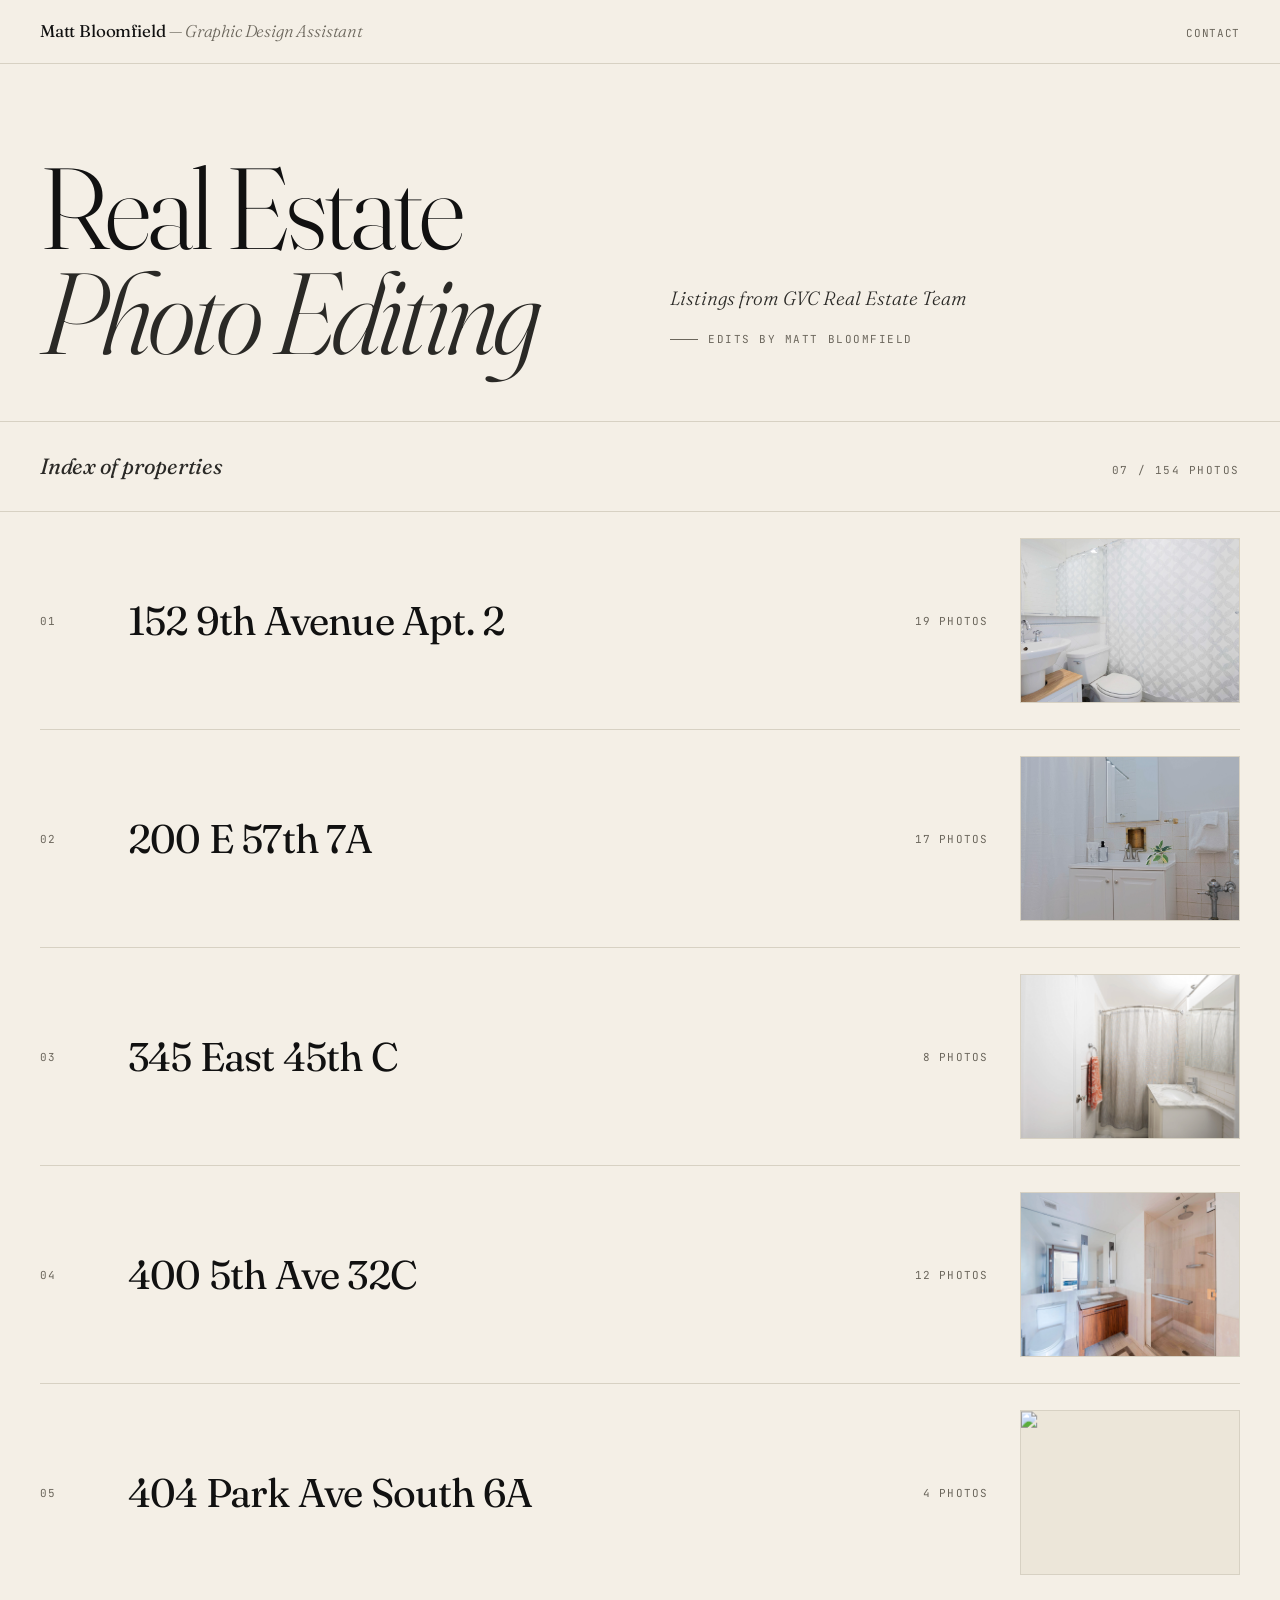
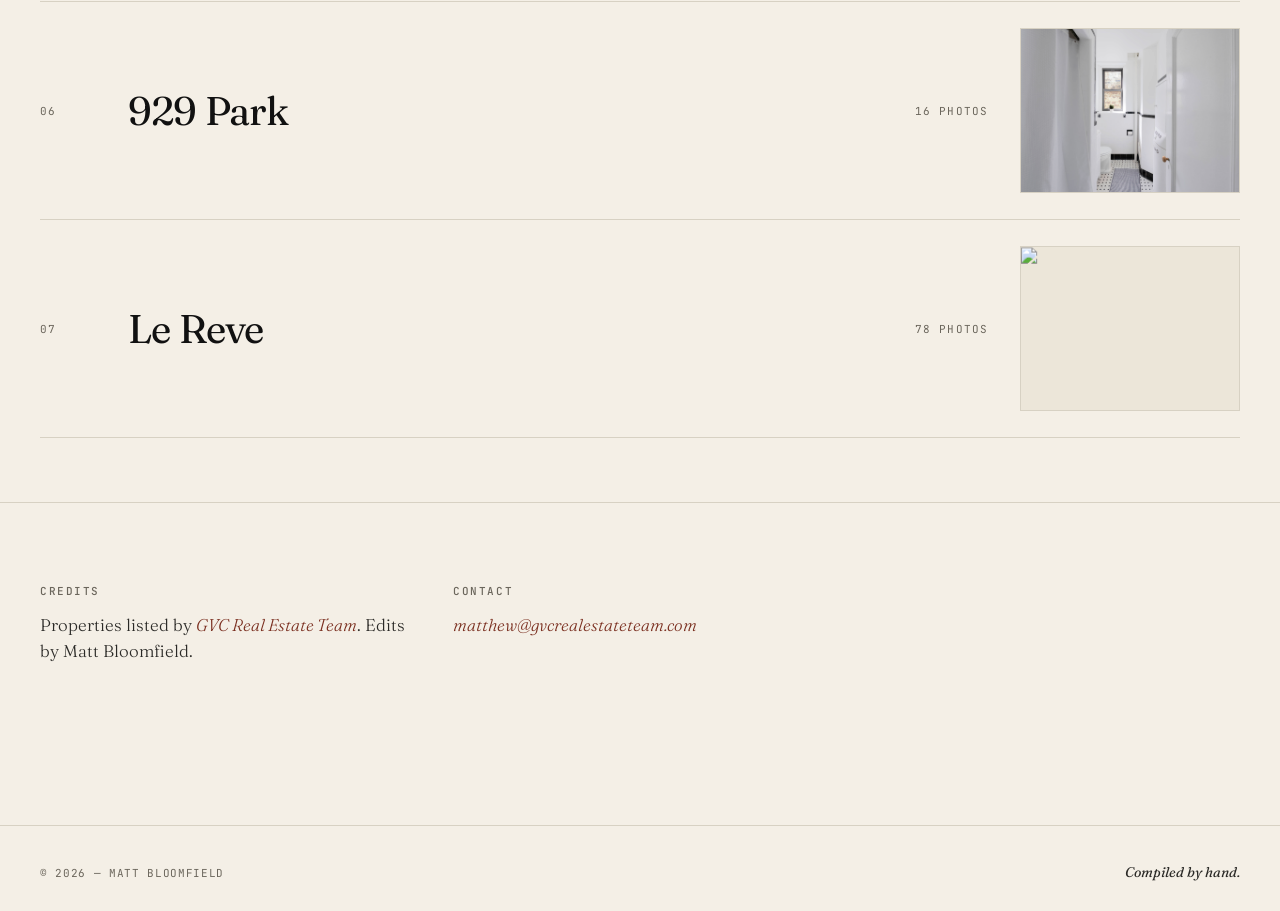
==== index.html @ fa6341f8 "Update contact to GVC email, link GVC mentions, trim copy Co-Authored-By: Claude Opus 4.7 <noreply@a" ====
<!DOCTYPE html>
<html lang="en">
<head>
<meta charset="UTF-8"/>
<meta name="viewport" content="width=device-width, initial-scale=1.0, viewport-fit=cover"/>
<title>Real Estate Photo Editing — Matt Bloomfield</title>
<meta name="description" content="Matt Bloomfield — Graphic Design Assistant. A collection of edited real estate photography."/>
<link rel="preconnect" href="https://fonts.googleapis.com"/>
<link rel="preconnect" href="https://fonts.gstatic.com" crossorigin/>
<link href="https://fonts.googleapis.com/css2?family=Fraunces:ital,opsz,wght@0,9..144,300;0,9..144,400;0,9..144,500;1,9..144,300;1,9..144,400&family=Inter:wght@300;400;500;600&family=JetBrains+Mono:wght@400&display=swap" rel="stylesheet"/>
<style>
*,*::before,*::after{box-sizing:border-box;margin:0;padding:0}
:root{
  --paper:#f4efe6;
  --paper-2:#ece6d9;
  --ink:#111111;
  --ink-2:#2a2926;
  --muted:#6b665c;
  --rule:#d7d1c3;
  --accent:#7a2e1f;
  --serif:'Fraunces',Georgia,serif;
  --sans:'Inter',system-ui,sans-serif;
  --mono:'JetBrains Mono',ui-monospace,monospace;
  --ease:cubic-bezier(0.2,0.8,0.2,1);
}
html{scroll-behavior:smooth;-webkit-text-size-adjust:100%}
body{
  font-family:var(--sans);
  background:var(--paper);
  color:var(--ink);
  line-height:1.5;
  -webkit-font-smoothing:antialiased;
  text-rendering:optimizeLegibility;
  overflow-x:hidden;
}
a{color:inherit;text-decoration:none}
img{display:block;max-width:100%}

.masthead{
  position:sticky;top:0;z-index:50;
  display:flex;align-items:baseline;justify-content:space-between;gap:12px;
  padding:18px 40px;
  background:var(--paper);
  border-bottom:1px solid var(--rule);
}
.mast-left{font-family:var(--serif);font-size:17px;font-weight:400;letter-spacing:-0.01em}
.mast-left em{font-style:italic;font-weight:300;color:var(--muted)}
.mast-right{font-family:var(--mono);font-size:11px;color:var(--muted);letter-spacing:0.06em;text-transform:uppercase;display:flex;align-items:baseline;gap:18px;flex-shrink:0}
.mast-right a{border-bottom:1px solid transparent;padding-bottom:2px;transition:border-color .2s}
.mast-right a:hover{border-color:var(--ink)}

footer.site-foot{
  margin-top:120px;padding:36px 40px 28px;
  border-top:1px solid var(--rule);
  display:flex;align-items:baseline;justify-content:space-between;flex-wrap:wrap;gap:12px;
  font-family:var(--mono);font-size:11px;color:var(--muted);
  letter-spacing:0.06em;text-transform:uppercase;
}
footer.site-foot .sig{font-family:var(--serif);font-style:italic;text-transform:none;letter-spacing:0;font-size:14px;color:var(--ink-2)}

@media (max-width:640px){
  .masthead{padding:12px 16px;gap:8px}
  .mast-left{font-size:13px;min-width:0;overflow:hidden;text-overflow:ellipsis;white-space:nowrap}
  .mast-left em{display:none}
  .mast-right{font-size:10px;gap:12px}
  .mast-right .portfolio-tag{display:none}
  footer.site-foot{padding:24px 16px 18px;margin-top:56px;font-size:10px;gap:8px}
  footer.site-foot .sig{font-size:12px}
}

@media (hover:none){
  .mast-right a:hover{border-color:transparent}
}

.hero{
  padding:90px 40px 56px;
  border-bottom:1px solid var(--rule);
  display:grid;grid-template-columns:1fr 1fr;gap:60px;align-items:end;
}
.hero h1{
  font-family:var(--serif);
  font-weight:300;
  font-size:clamp(56px,9vw,132px);
  line-height:0.92;
  letter-spacing:-0.035em;
  color:var(--ink);
}
.hero h1 em{font-style:italic;font-weight:300;color:var(--ink-2)}
.hero-meta{display:flex;flex-direction:column;gap:18px;padding-bottom:18px}
.hero-meta .lede{
  font-family:var(--serif);font-style:italic;font-weight:300;
  font-size:clamp(18px,1.5vw,22px);line-height:1.45;color:var(--ink-2);max-width:52ch;
}
.hero-meta .tag{
  display:inline-flex;align-items:center;gap:10px;
  font-family:var(--mono);font-size:11px;color:var(--muted);
  letter-spacing:0.14em;text-transform:uppercase;
}
.hero-meta .tag::before{content:"";width:28px;height:1px;background:var(--muted)}

.index-band{
  padding:28px 40px;
  display:flex;align-items:baseline;justify-content:space-between;gap:24px;
  border-bottom:1px solid var(--rule);
}
.index-band h2{font-family:var(--serif);font-weight:400;font-style:italic;font-size:22px;letter-spacing:-0.01em;color:var(--ink-2)}
.index-band .count{font-family:var(--mono);font-size:11px;color:var(--muted);letter-spacing:0.14em;text-transform:uppercase}

.props{padding:0 40px}
.prop-row{
  display:grid;
  grid-template-columns:56px 1fr auto 220px;
  gap:32px;align-items:center;
  padding:26px 0;
  border-bottom:1px solid var(--rule);
  transition:background-color .35s var(--ease);
  position:relative;cursor:pointer;
}
.prop-row:hover{background:rgba(122,46,31,0.04)}
.prop-row .num{font-family:var(--mono);font-size:11px;color:var(--muted);letter-spacing:0.08em}
.prop-row .name{
  font-family:var(--serif);font-weight:400;
  font-size:clamp(26px,3.2vw,40px);line-height:1.05;
  letter-spacing:-0.02em;color:var(--ink);transition:color .25s;
}
.prop-row:hover .name{color:var(--accent)}
.prop-row .meta{font-family:var(--mono);font-size:11px;color:var(--muted);letter-spacing:0.1em;text-transform:uppercase;white-space:nowrap}
.prop-row .thumb{width:220px;aspect-ratio:4/3;overflow:hidden;background:var(--paper-2);border:1px solid var(--rule);position:relative}
.prop-row .thumb img{
  width:100%;height:100%;object-fit:cover;transform:scale(1.02);
  transition:transform .8s var(--ease),filter .4s;
  filter:saturate(0.95) contrast(1.02);
}
.prop-row:hover .thumb img{transform:scale(1.08)}
.prop-row .arrow{
  position:absolute;right:-6px;top:50%;transform:translateY(-50%);
  font-family:var(--serif);font-size:28px;font-style:italic;color:var(--muted);
  opacity:0;transition:opacity .3s,transform .35s var(--ease);pointer-events:none;
}
.prop-row:hover .arrow{opacity:1;transform:translateY(-50%) translateX(10px);color:var(--accent)}

.colophon{
  display:grid;grid-template-columns:repeat(3,1fr);gap:40px;
  padding:80px 40px 40px;border-top:1px solid var(--rule);margin-top:64px;
}
.col-block h4{
  font-family:var(--mono);font-size:11px;color:var(--muted);
  letter-spacing:0.14em;text-transform:uppercase;margin-bottom:12px;font-weight:500;
}
.col-block p{
  font-family:var(--serif);font-weight:300;font-size:17px;line-height:1.55;color:var(--ink-2);max-width:36ch;
}
.col-block p em{font-style:italic;color:var(--accent)}

@media (max-width:900px){
  .hero{grid-template-columns:1fr;gap:32px;padding:56px 24px 40px}
  .prop-row{grid-template-columns:40px 1fr auto;gap:16px;padding:20px 0}
  .prop-row .thumb{display:none}
  .colophon{grid-template-columns:1fr;gap:28px;padding:56px 24px 24px}
  .index-band{padding:20px 24px}
  .props{padding:0 24px}
}

@media (max-width:640px){
  .hero{padding:40px 16px 32px;gap:24px}
  .hero h1{font-size:clamp(44px,13vw,80px);line-height:0.94}
  .hero-meta{gap:14px;padding-bottom:0}
  .hero-meta .lede{font-size:16px;line-height:1.5}
  .hero-meta .tag{font-size:10px}

  .index-band{padding:18px 16px;gap:12px}
  .index-band h2{font-size:18px}
  .index-band .count{font-size:10px}

  .props{padding:0 16px}
  .prop-row{
    display:block;
    padding:0;margin-bottom:20px;
    border-bottom:0;
    background:var(--paper-2);
    border:1px solid var(--rule);
    border-radius:4px;
    overflow:hidden;
    transition:transform .25s var(--ease),border-color .25s;
  }
  .prop-row:hover{background:var(--paper-2)}
  .prop-row:active{transform:scale(0.985);border-color:var(--ink)}
  .prop-row .thumb{
    display:block !important;
    width:100%;
    aspect-ratio:3/2;
    border:0;
    border-bottom:1px solid var(--rule);
  }
  .prop-row .thumb img{transform:none}
  .prop-row .num{
    display:inline-block;
    padding:14px 14px 0;
    font-size:10px;
  }
  .prop-row .name{
    display:block;
    padding:4px 14px 2px;
    font-size:26px;
    line-height:1.1;
  }
  .prop-row .meta{
    display:block;
    padding:0 14px 14px;
    font-size:10px;
  }
  .prop-row .arrow{display:none}

  .colophon{padding:48px 16px 24px;gap:24px;margin-top:40px}
  .col-block h4{font-size:10px;margin-bottom:8px}
  .col-block p{font-size:15px;line-height:1.5}
}

</style>
</head>
<body>
<script>window.__PROPS__ = [{"slug": "152-9th-avenue-apt-2", "name": "152 9th Avenue Apt. 2", "cover": "./152%209th%20Avenue%20Apt.%202/Edited/Bathroom-Edit.jpg", "count": 19}, {"slug": "200-e-57th-7a", "name": "200 E 57th 7A", "cover": "./200%20E%2057th%207A/Edited/bathroom%20.jpg", "count": 17}, {"slug": "345-east-45th-c", "name": "345 East 45th C", "cover": "./345%20East%2045th%20C/Edited/Bathroom.jpg", "count": 8}, {"slug": "400-5th-ave-32c", "name": "400 5th Ave 32C", "cover": "./400%205th%20Ave%2032C/Edited/Bathroom-Edit.jpg", "count": 12}, {"slug": "404-park-ave-south-6a", "name": "404 Park Ave South 6A", "cover": "./404%20Park%20Ave%20South%206A/Edited/Photo-18.jpg", "count": 4}, {"slug": "929-park", "name": "929 Park", "cover": "./929%20Park/Edited/Bathroom%201_.jpg", "count": 16}, {"slug": "le-reve", "name": "Le Reve", "cover": "./Le%20Reve/Edited/Photo-1.jpg", "count": 78}];</script>
<header class="masthead">
  <div class="mast-left">Matt Bloomfield <em>— Graphic Design Assistant</em></div>
  <div class="mast-right">
    <a href="mailto:matthew@gvcrealestateteam.com">Contact</a>
  </div>
</header>

<section class="hero">
  <h1>Real&nbsp;Estate<br/><em>Photo&nbsp;Editing</em></h1>
  <div class="hero-meta">
    <p class="lede">Listings from <em><a href="https://gvcrealestateteam.com/" target="_blank" rel="noopener">GVC Real Estate Team</a></em></p>
    <span class="tag">Edits by Matt Bloomfield</span>
  </div>
</section>

<section class="index-band">
  <h2>Index of properties</h2>
  <span class="count" id="prop-count">—</span>
</section>

<div class="props" id="props"></div>

<section class="colophon">
  <div class="col-block">
    <h4>Credits</h4>
    <p>Properties listed by <em><a href="https://gvcrealestateteam.com/" target="_blank" rel="noopener">GVC Real Estate Team</a></em>. Edits by Matt Bloomfield.</p>
  </div>
  <div class="col-block">
    <h4>Contact</h4>
    <p><em>matthew@gvcrealestateteam.com</em></p>
  </div>
</section>

<footer class="site-foot">
  <span>© <span id="year"></span> — Matt Bloomfield</span>
  <span class="sig">Compiled by hand.</span>
</footer>

<script>
const PROPS = window.__PROPS__ || [];
document.getElementById("year").textContent = new Date().getFullYear();
document.getElementById("prop-count").textContent =
  String(PROPS.length).padStart(2,"0") + " / " +
  PROPS.reduce((s,p)=>s+p.count,0) + " photos";

const wrap = document.getElementById("props");
wrap.innerHTML = PROPS.map((p,i) => `
  <a class="prop-row" href="./${p.slug}/">
    <span class="num">${String(i+1).padStart(2,"0")}</span>
    <span class="name">${p.name}</span>
    <span class="meta">${p.count} photo${p.count===1?"":"s"}</span>
    <span class="thumb">${p.cover ? `<img src="${p.cover}" alt="" loading="lazy"/>` : ""}</span>
    <span class="arrow">→</span>
  </a>
`).join("");
</script>

</body>
</html>
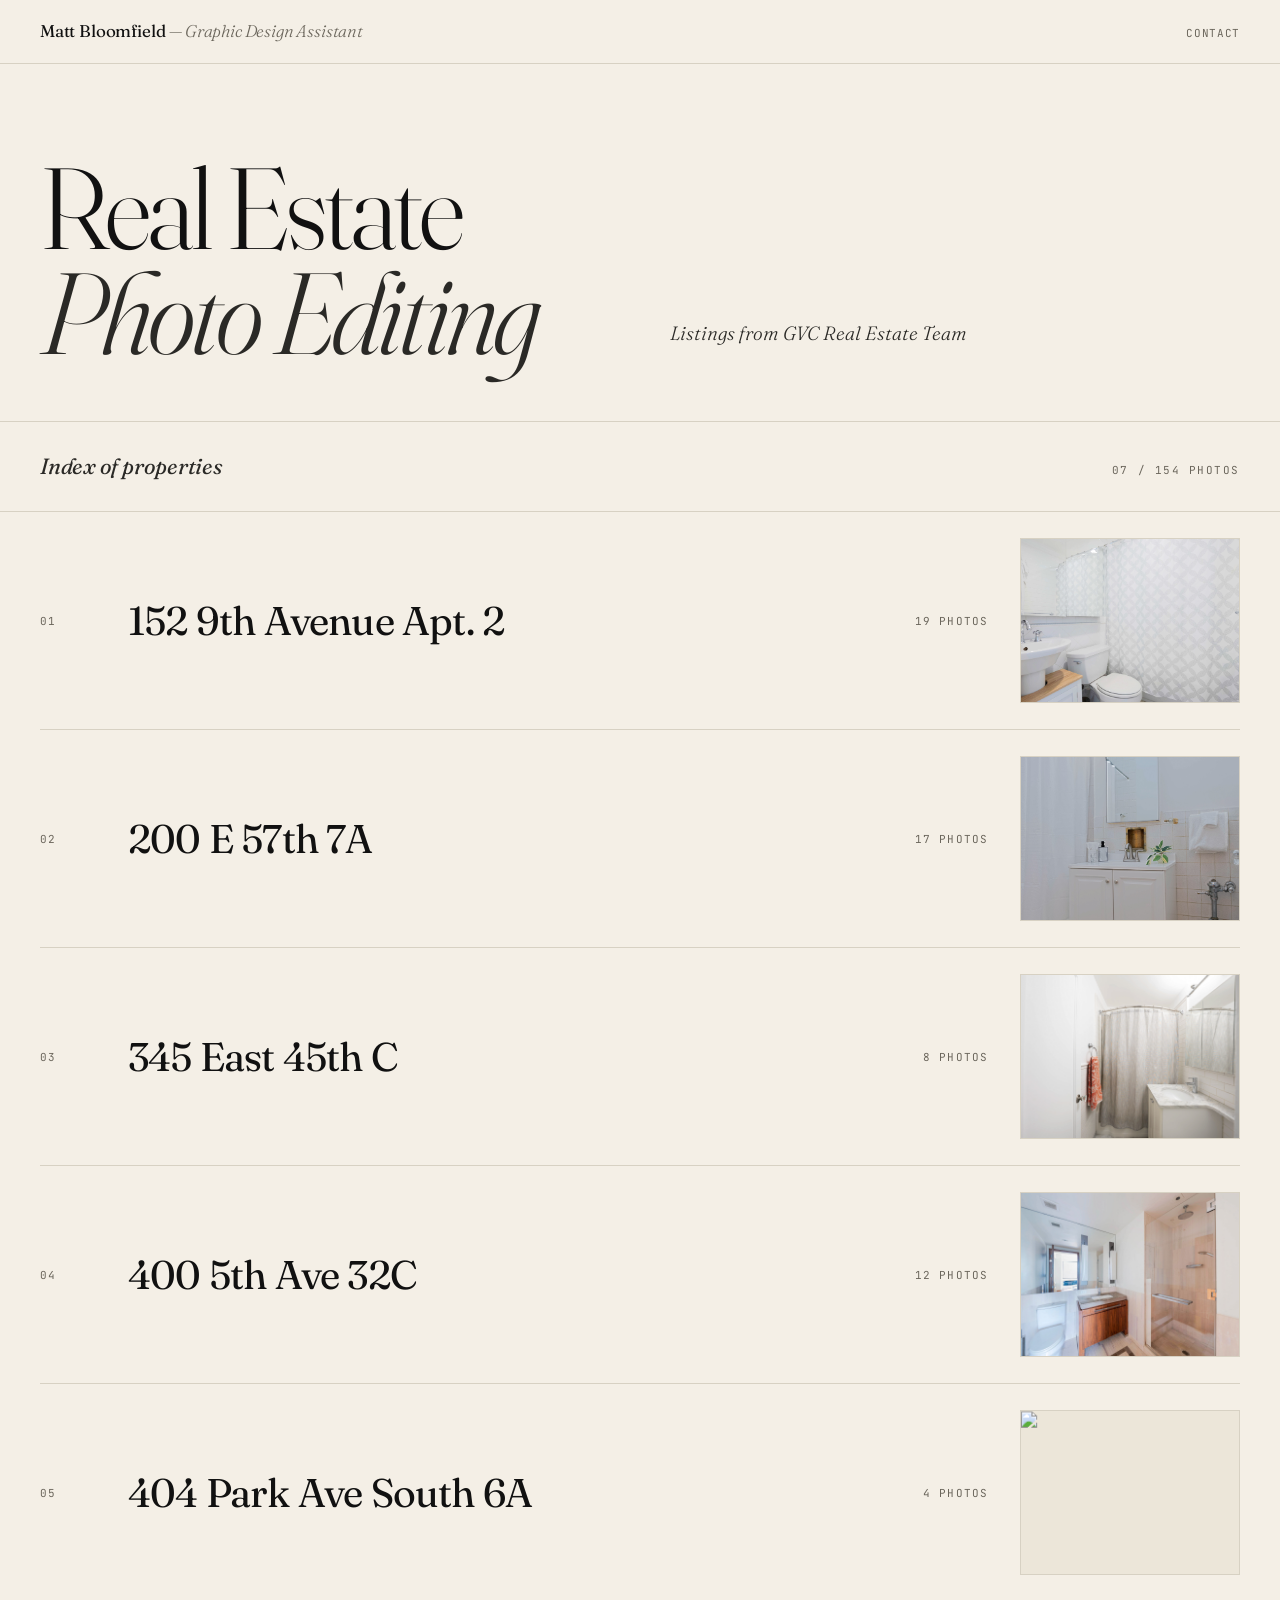
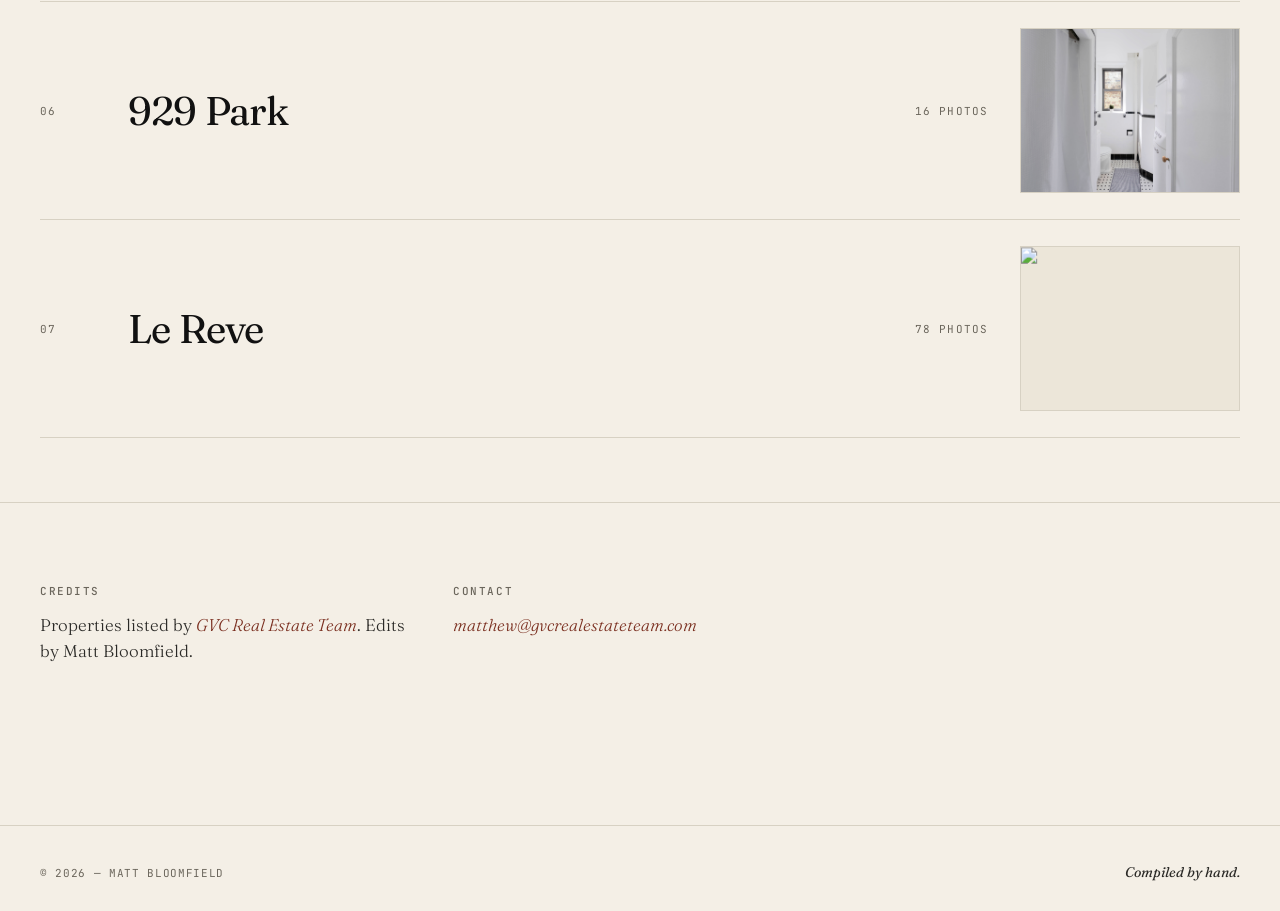
==== commit bd9a7740: "Remove "Edits by Matt Bloomfield" tag from home hero Co-Authored-By: Claude Opus 4.7 <noreply@anthro" ====
--- a/index.html
+++ b/index.html
@@ -231,7 +231,6 @@
   <h1>Real&nbsp;Estate<br/><em>Photo&nbsp;Editing</em></h1>
   <div class="hero-meta">
     <p class="lede">Listings from <em><a href="https://gvcrealestateteam.com/" target="_blank" rel="noopener">GVC Real Estate Team</a></em></p>
-    <span class="tag">Edits by Matt Bloomfield</span>
   </div>
 </section>
 
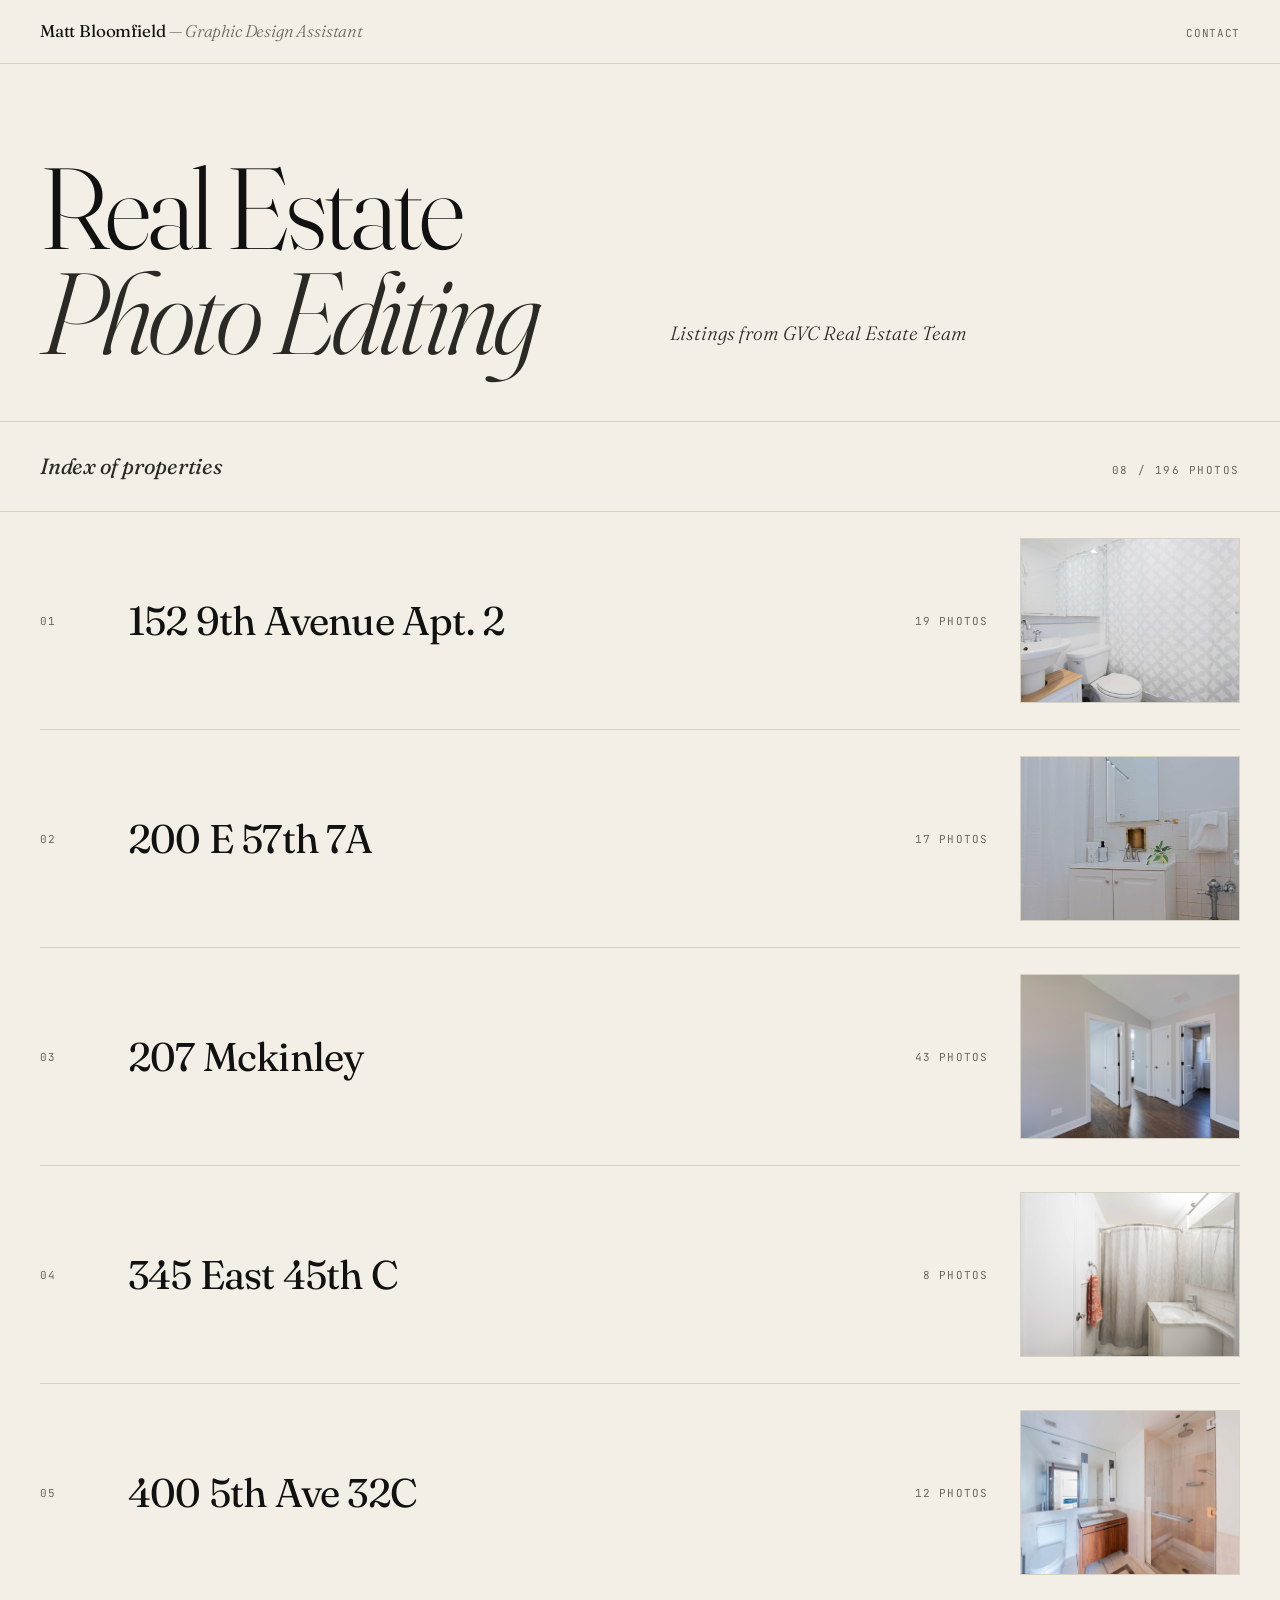
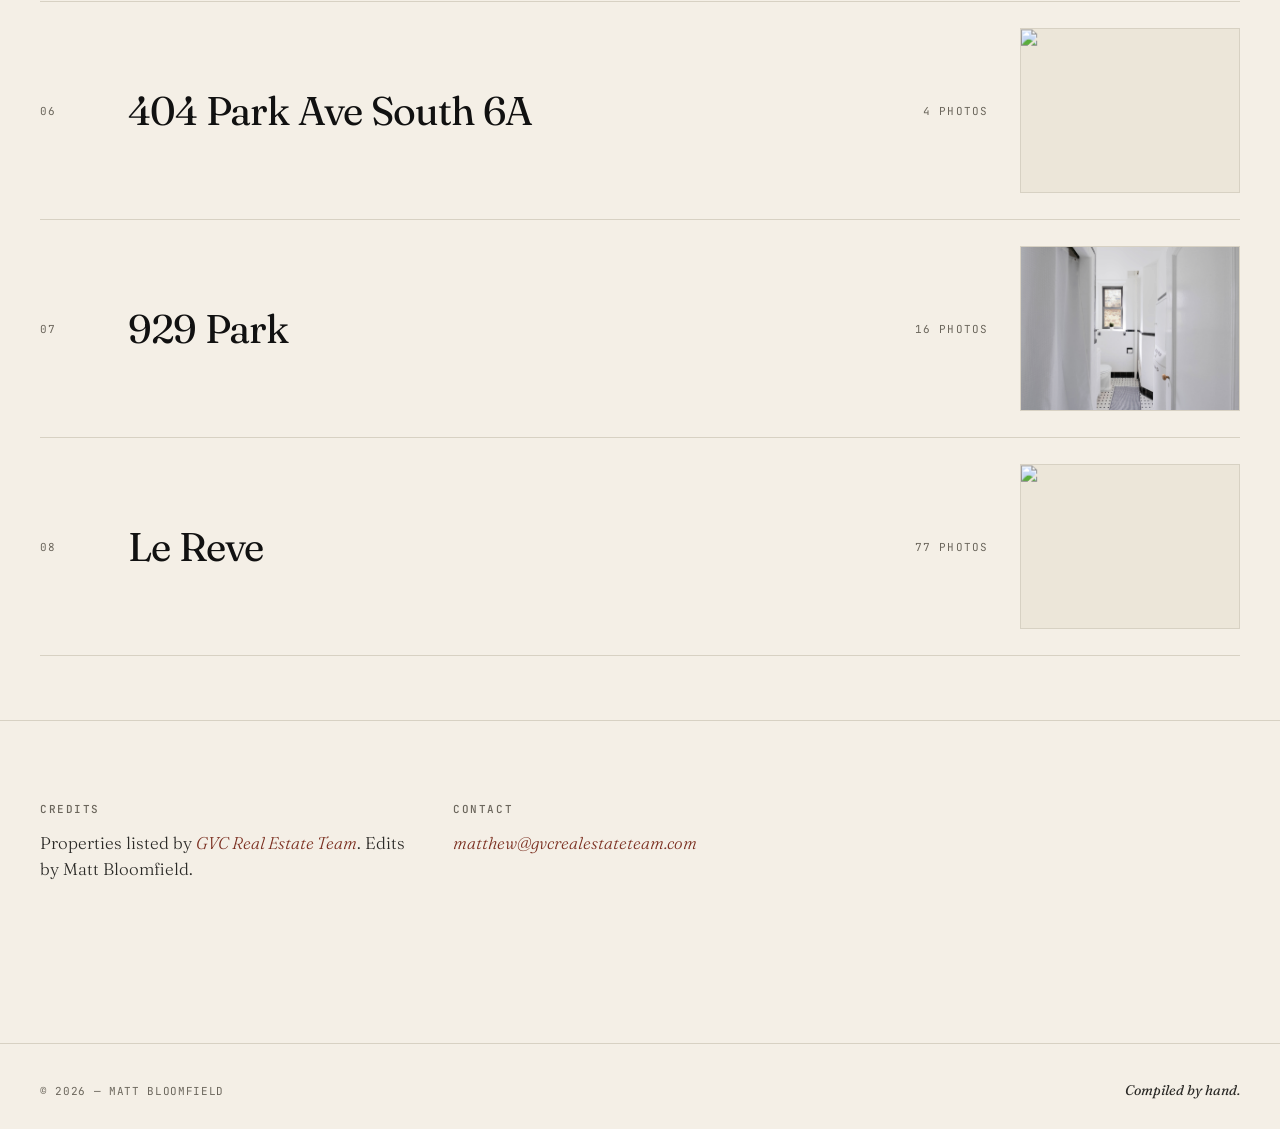
==== commit 3028f717: "Update" ====
--- a/index.html
+++ b/index.html
@@ -3,7 +3,7 @@
 <head>
 <meta charset="UTF-8"/>
 <meta name="viewport" content="width=device-width, initial-scale=1.0, viewport-fit=cover"/>
-<title>Real Estate Photo Editing — Matt Bloomfield</title>
+<title>Real Estate Photo Editing — Portfolio, Matt Bloomfield</title>
 <meta name="description" content="Matt Bloomfield — Graphic Design Assistant. A collection of edited real estate photography."/>
 <link rel="preconnect" href="https://fonts.googleapis.com"/>
 <link rel="preconnect" href="https://fonts.gstatic.com" crossorigin/>
@@ -219,7 +219,7 @@
 </style>
 </head>
 <body>
-<script>window.__PROPS__ = [{"slug": "152-9th-avenue-apt-2", "name": "152 9th Avenue Apt. 2", "cover": "./152%209th%20Avenue%20Apt.%202/Edited/Bathroom-Edit.jpg", "count": 19}, {"slug": "200-e-57th-7a", "name": "200 E 57th 7A", "cover": "./200%20E%2057th%207A/Edited/bathroom%20.jpg", "count": 17}, {"slug": "345-east-45th-c", "name": "345 East 45th C", "cover": "./345%20East%2045th%20C/Edited/Bathroom.jpg", "count": 8}, {"slug": "400-5th-ave-32c", "name": "400 5th Ave 32C", "cover": "./400%205th%20Ave%2032C/Edited/Bathroom-Edit.jpg", "count": 12}, {"slug": "404-park-ave-south-6a", "name": "404 Park Ave South 6A", "cover": "./404%20Park%20Ave%20South%206A/Edited/Photo-18.jpg", "count": 4}, {"slug": "929-park", "name": "929 Park", "cover": "./929%20Park/Edited/Bathroom%201_.jpg", "count": 16}, {"slug": "le-reve", "name": "Le Reve", "cover": "./Le%20Reve/Edited/Photo-1.jpg", "count": 78}];</script>
+<script>window.__PROPS__ = [{"slug": "152-9th-avenue-apt-2", "name": "152 9th Avenue Apt. 2", "cover": "./152%209th%20Avenue%20Apt.%202/Edited/Bathroom-Edit.jpg", "count": 19}, {"slug": "200-e-57th-7a", "name": "200 E 57th 7A", "cover": "./200%20E%2057th%207A/Edited/bathroom%20.jpg", "count": 17}, {"slug": "207-mckinley", "name": "207 Mckinley", "cover": "./207%20Mckinley/Edited/Bedrooms.jpg", "count": 43}, {"slug": "345-east-45th-c", "name": "345 East 45th C", "cover": "./345%20East%2045th%20C/Edited/Bathroom.jpg", "count": 8}, {"slug": "400-5th-ave-32c", "name": "400 5th Ave 32C", "cover": "./400%205th%20Ave%2032C/Edited/Bathroom-Edit.jpg", "count": 12}, {"slug": "404-park-ave-south-6a", "name": "404 Park Ave South 6A", "cover": "./404%20Park%20Ave%20South%206A/Edited/Photo-18.jpg", "count": 4}, {"slug": "929-park", "name": "929 Park", "cover": "./929%20Park/Edited/Bathroom%201_.jpg", "count": 16}, {"slug": "le-reve", "name": "Le Reve", "cover": "./Le%20Reve/Edited/Photo-1.jpg", "count": 77}];</script>
 <header class="masthead">
   <div class="mast-left">Matt Bloomfield <em>— Graphic Design Assistant</em></div>
   <div class="mast-right">
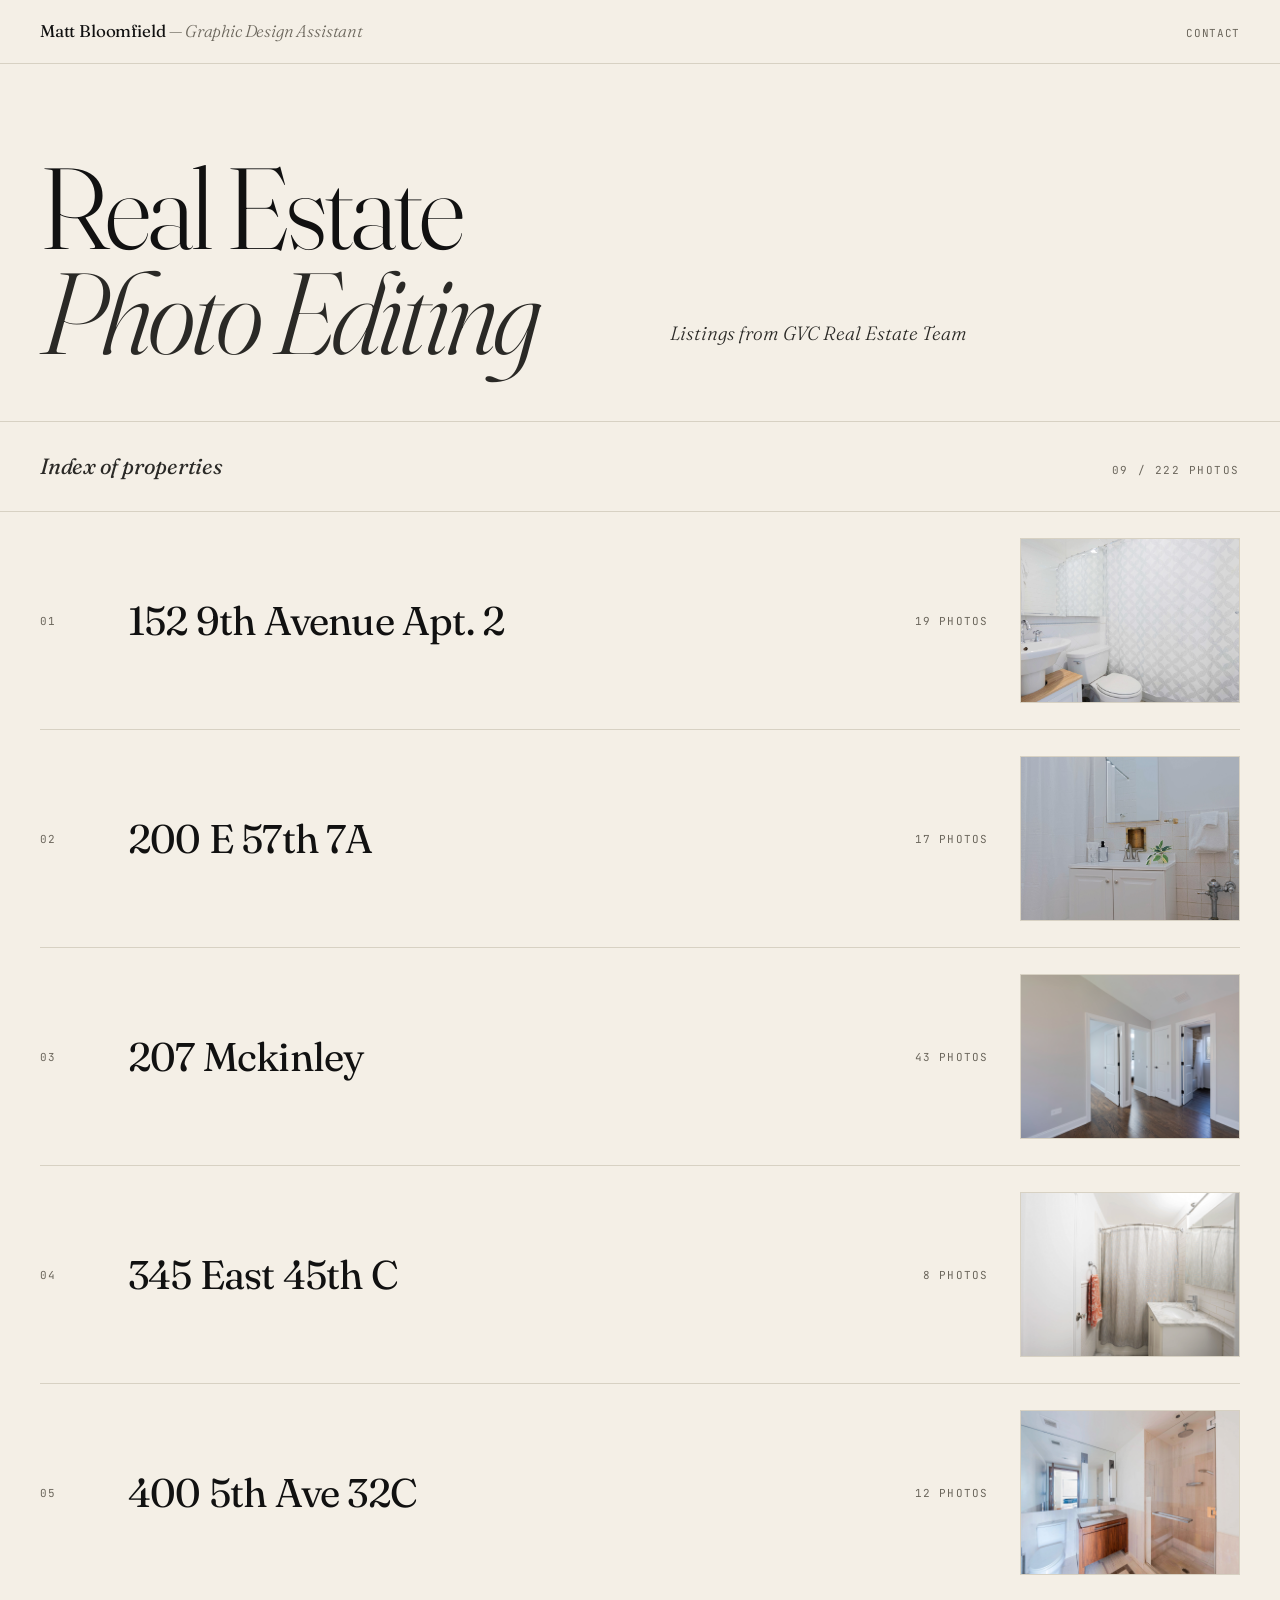
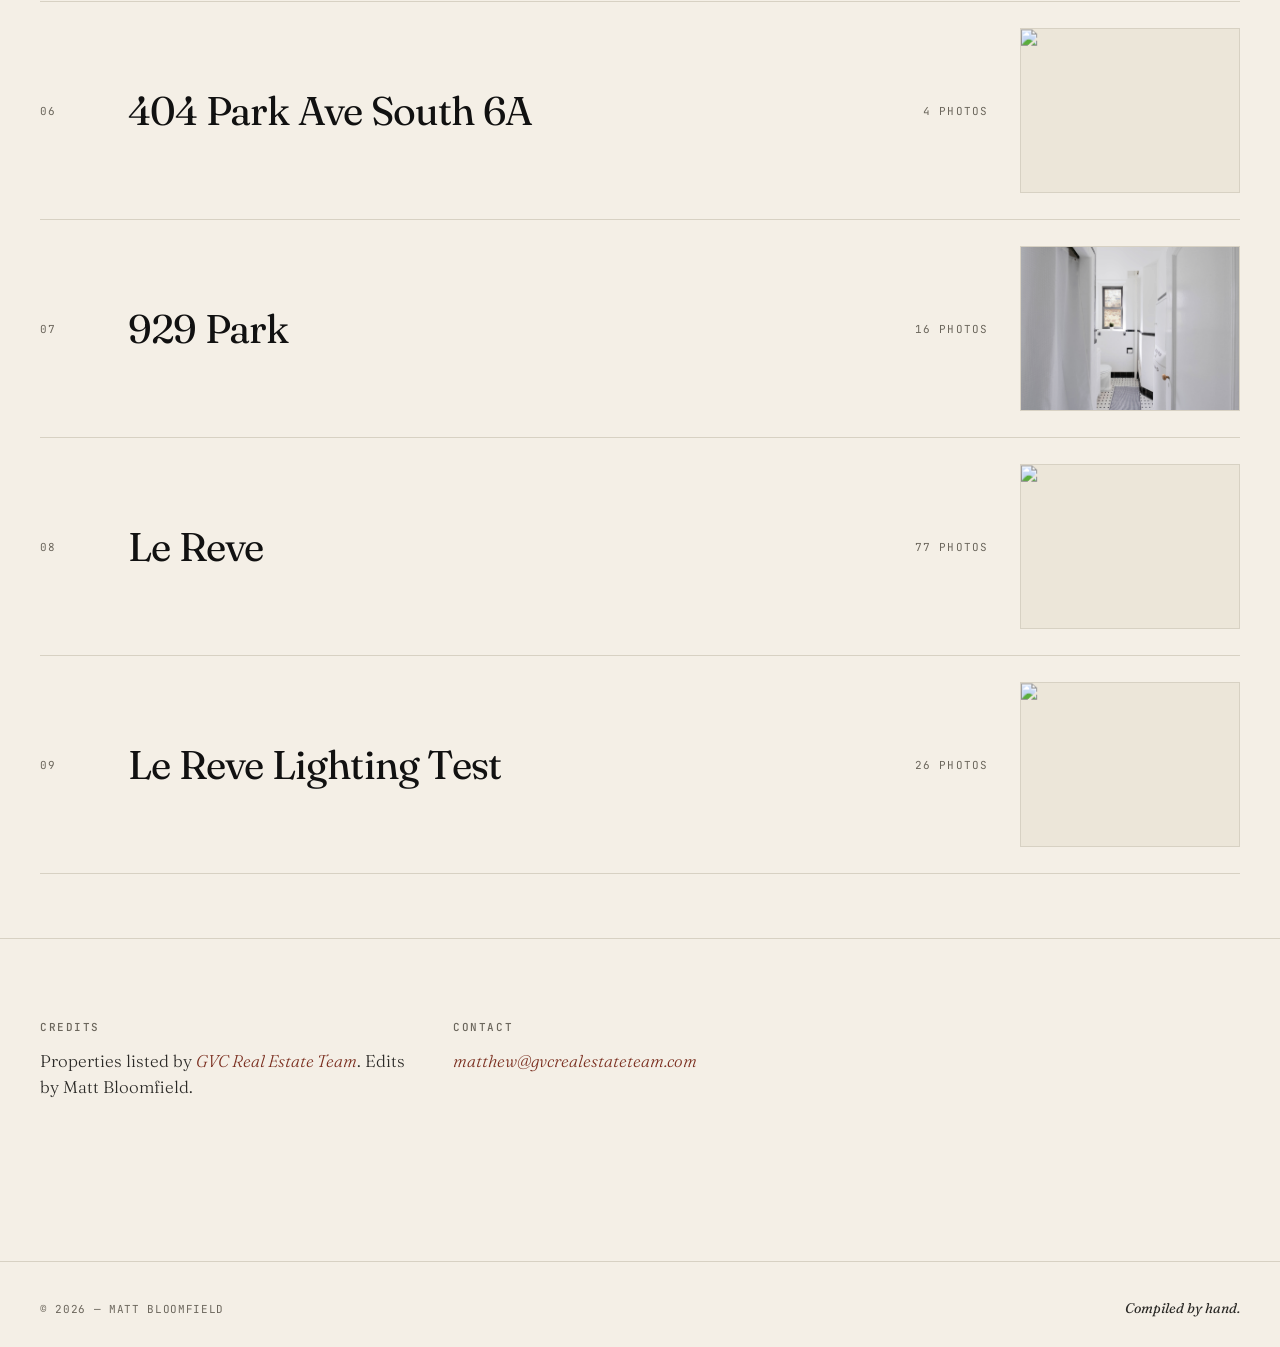
==== commit 75b84231: "Le Reve lighting" ====
--- a/index.html
+++ b/index.html
@@ -219,7 +219,7 @@
 </style>
 </head>
 <body>
-<script>window.__PROPS__ = [{"slug": "152-9th-avenue-apt-2", "name": "152 9th Avenue Apt. 2", "cover": "./152%209th%20Avenue%20Apt.%202/Edited/Bathroom-Edit.jpg", "count": 19}, {"slug": "200-e-57th-7a", "name": "200 E 57th 7A", "cover": "./200%20E%2057th%207A/Edited/bathroom%20.jpg", "count": 17}, {"slug": "207-mckinley", "name": "207 Mckinley", "cover": "./207%20Mckinley/Edited/Bedrooms.jpg", "count": 43}, {"slug": "345-east-45th-c", "name": "345 East 45th C", "cover": "./345%20East%2045th%20C/Edited/Bathroom.jpg", "count": 8}, {"slug": "400-5th-ave-32c", "name": "400 5th Ave 32C", "cover": "./400%205th%20Ave%2032C/Edited/Bathroom-Edit.jpg", "count": 12}, {"slug": "404-park-ave-south-6a", "name": "404 Park Ave South 6A", "cover": "./404%20Park%20Ave%20South%206A/Edited/Photo-18.jpg", "count": 4}, {"slug": "929-park", "name": "929 Park", "cover": "./929%20Park/Edited/Bathroom%201_.jpg", "count": 16}, {"slug": "le-reve", "name": "Le Reve", "cover": "./Le%20Reve/Edited/Photo-1.jpg", "count": 77}];</script>
+<script>window.__PROPS__ = [{"slug": "152-9th-avenue-apt-2", "name": "152 9th Avenue Apt. 2", "cover": "./152%209th%20Avenue%20Apt.%202/Edited/Bathroom-Edit.jpg", "count": 19}, {"slug": "200-e-57th-7a", "name": "200 E 57th 7A", "cover": "./200%20E%2057th%207A/Edited/bathroom%20.jpg", "count": 17}, {"slug": "207-mckinley", "name": "207 Mckinley", "cover": "./207%20Mckinley/Edited/Bedrooms.jpg", "count": 43}, {"slug": "345-east-45th-c", "name": "345 East 45th C", "cover": "./345%20East%2045th%20C/Edited/Bathroom.jpg", "count": 8}, {"slug": "400-5th-ave-32c", "name": "400 5th Ave 32C", "cover": "./400%205th%20Ave%2032C/Edited/Bathroom-Edit.jpg", "count": 12}, {"slug": "404-park-ave-south-6a", "name": "404 Park Ave South 6A", "cover": "./404%20Park%20Ave%20South%206A/Edited/Photo-18.jpg", "count": 4}, {"slug": "929-park", "name": "929 Park", "cover": "./929%20Park/Edited/Bathroom%201_.jpg", "count": 16}, {"slug": "le-reve", "name": "Le Reve", "cover": "./Le%20Reve/Edited/Photo-1.jpg", "count": 77}, {"slug": "le-reve-lighting-test", "name": "Le Reve Lighting Test", "cover": "./Le%20Reve%20Lighting%20Test/Edited/Photo-11.png", "count": 26}];</script>
 <header class="masthead">
   <div class="mast-left">Matt Bloomfield <em>— Graphic Design Assistant</em></div>
   <div class="mast-right">
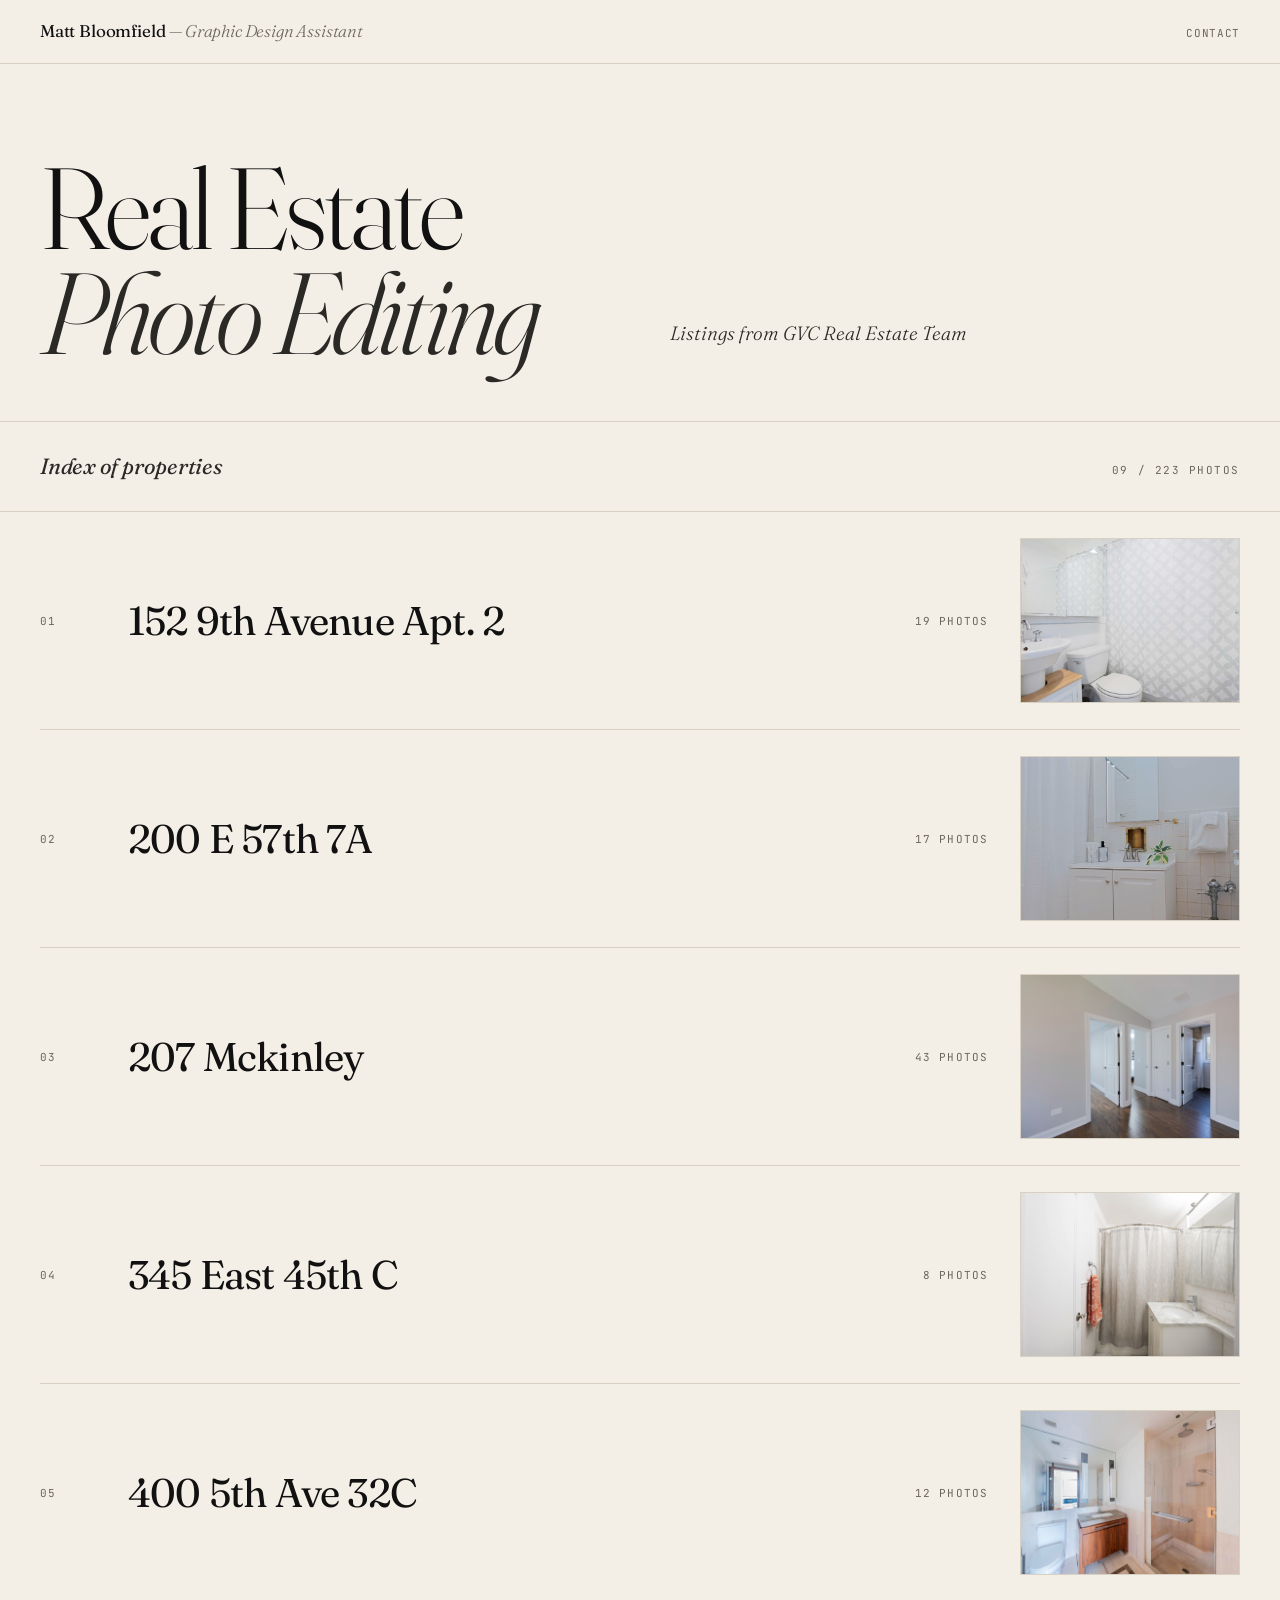
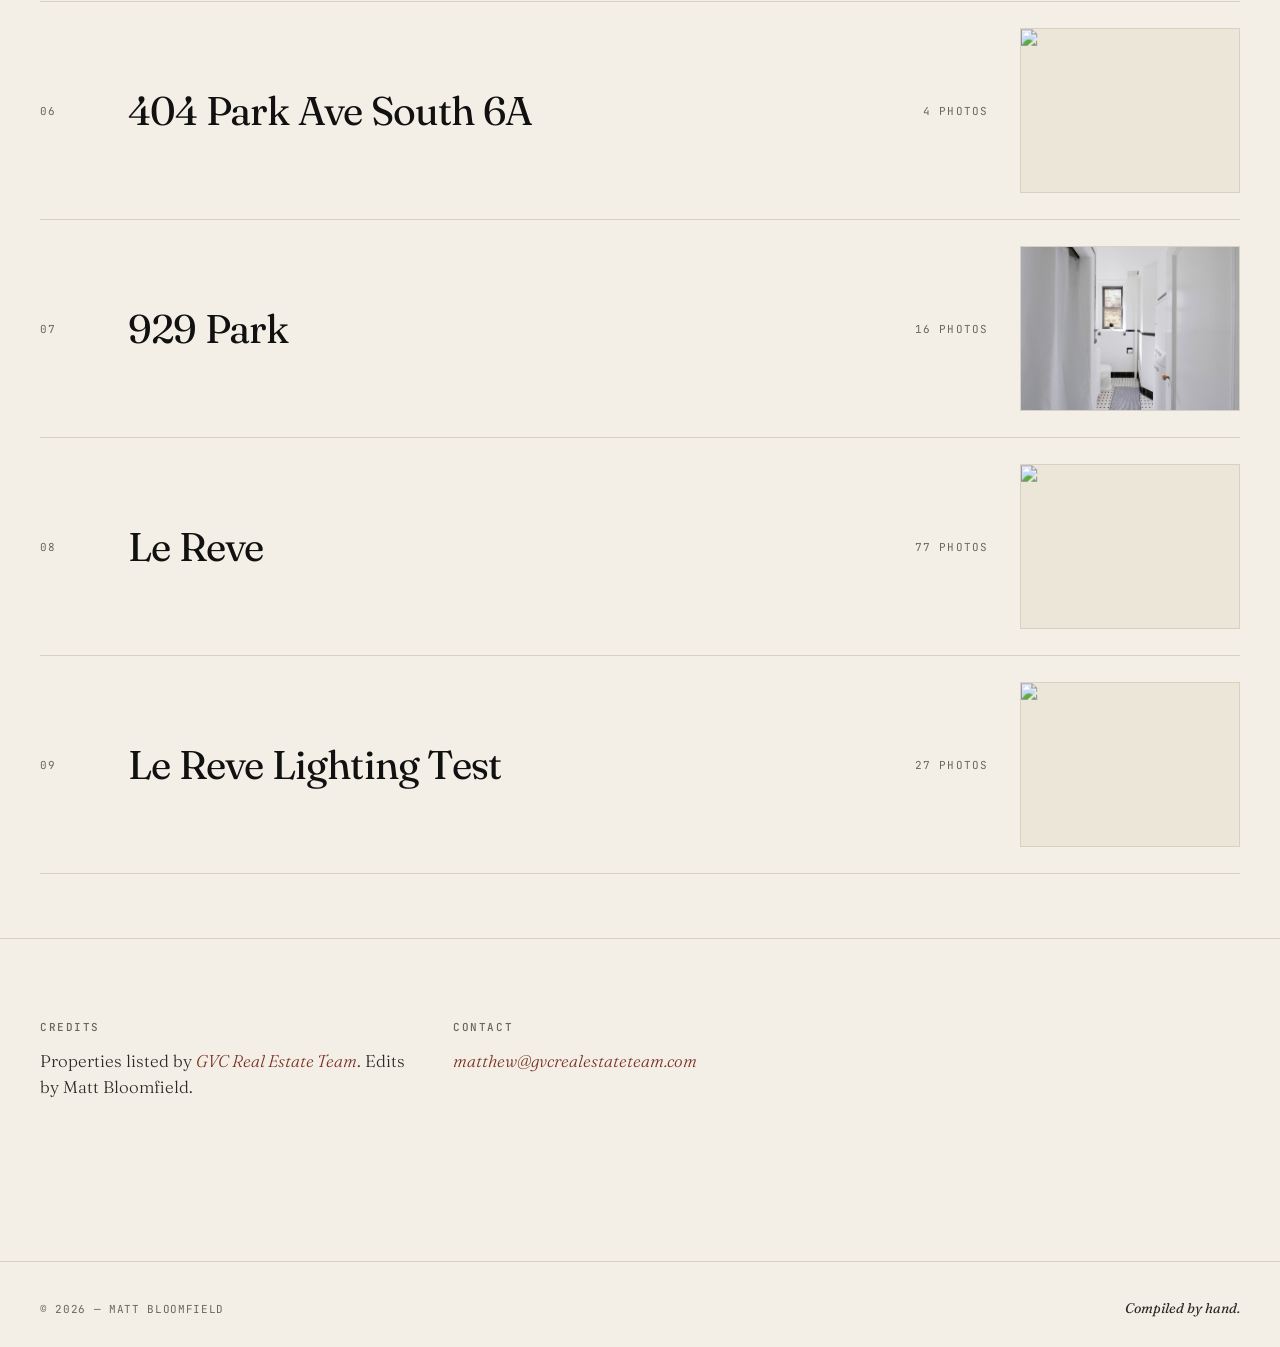
==== commit 342c0dc6: "Add photo" ====
--- a/index.html
+++ b/index.html
@@ -219,7 +219,7 @@
 </style>
 </head>
 <body>
-<script>window.__PROPS__ = [{"slug": "152-9th-avenue-apt-2", "name": "152 9th Avenue Apt. 2", "cover": "./152%209th%20Avenue%20Apt.%202/Edited/Bathroom-Edit.jpg", "count": 19}, {"slug": "200-e-57th-7a", "name": "200 E 57th 7A", "cover": "./200%20E%2057th%207A/Edited/bathroom%20.jpg", "count": 17}, {"slug": "207-mckinley", "name": "207 Mckinley", "cover": "./207%20Mckinley/Edited/Bedrooms.jpg", "count": 43}, {"slug": "345-east-45th-c", "name": "345 East 45th C", "cover": "./345%20East%2045th%20C/Edited/Bathroom.jpg", "count": 8}, {"slug": "400-5th-ave-32c", "name": "400 5th Ave 32C", "cover": "./400%205th%20Ave%2032C/Edited/Bathroom-Edit.jpg", "count": 12}, {"slug": "404-park-ave-south-6a", "name": "404 Park Ave South 6A", "cover": "./404%20Park%20Ave%20South%206A/Edited/Photo-18.jpg", "count": 4}, {"slug": "929-park", "name": "929 Park", "cover": "./929%20Park/Edited/Bathroom%201_.jpg", "count": 16}, {"slug": "le-reve", "name": "Le Reve", "cover": "./Le%20Reve/Edited/Photo-1.jpg", "count": 77}, {"slug": "le-reve-lighting-test", "name": "Le Reve Lighting Test", "cover": "./Le%20Reve%20Lighting%20Test/Edited/Photo-11.png", "count": 26}];</script>
+<script>window.__PROPS__ = [{"slug": "152-9th-avenue-apt-2", "name": "152 9th Avenue Apt. 2", "cover": "./152%209th%20Avenue%20Apt.%202/Edited/Bathroom-Edit.jpg", "count": 19}, {"slug": "200-e-57th-7a", "name": "200 E 57th 7A", "cover": "./200%20E%2057th%207A/Edited/bathroom%20.jpg", "count": 17}, {"slug": "207-mckinley", "name": "207 Mckinley", "cover": "./207%20Mckinley/Edited/Bedrooms.jpg", "count": 43}, {"slug": "345-east-45th-c", "name": "345 East 45th C", "cover": "./345%20East%2045th%20C/Edited/Bathroom.jpg", "count": 8}, {"slug": "400-5th-ave-32c", "name": "400 5th Ave 32C", "cover": "./400%205th%20Ave%2032C/Edited/Bathroom-Edit.jpg", "count": 12}, {"slug": "404-park-ave-south-6a", "name": "404 Park Ave South 6A", "cover": "./404%20Park%20Ave%20South%206A/Edited/Photo-18.jpg", "count": 4}, {"slug": "929-park", "name": "929 Park", "cover": "./929%20Park/Edited/Bathroom%201_.jpg", "count": 16}, {"slug": "le-reve", "name": "Le Reve", "cover": "./Le%20Reve/Edited/Photo-1.jpg", "count": 77}, {"slug": "le-reve-lighting-test", "name": "Le Reve Lighting Test", "cover": "./Le%20Reve%20Lighting%20Test/Edited/Photo-11.png", "count": 27}];</script>
 <header class="masthead">
   <div class="mast-left">Matt Bloomfield <em>— Graphic Design Assistant</em></div>
   <div class="mast-right">
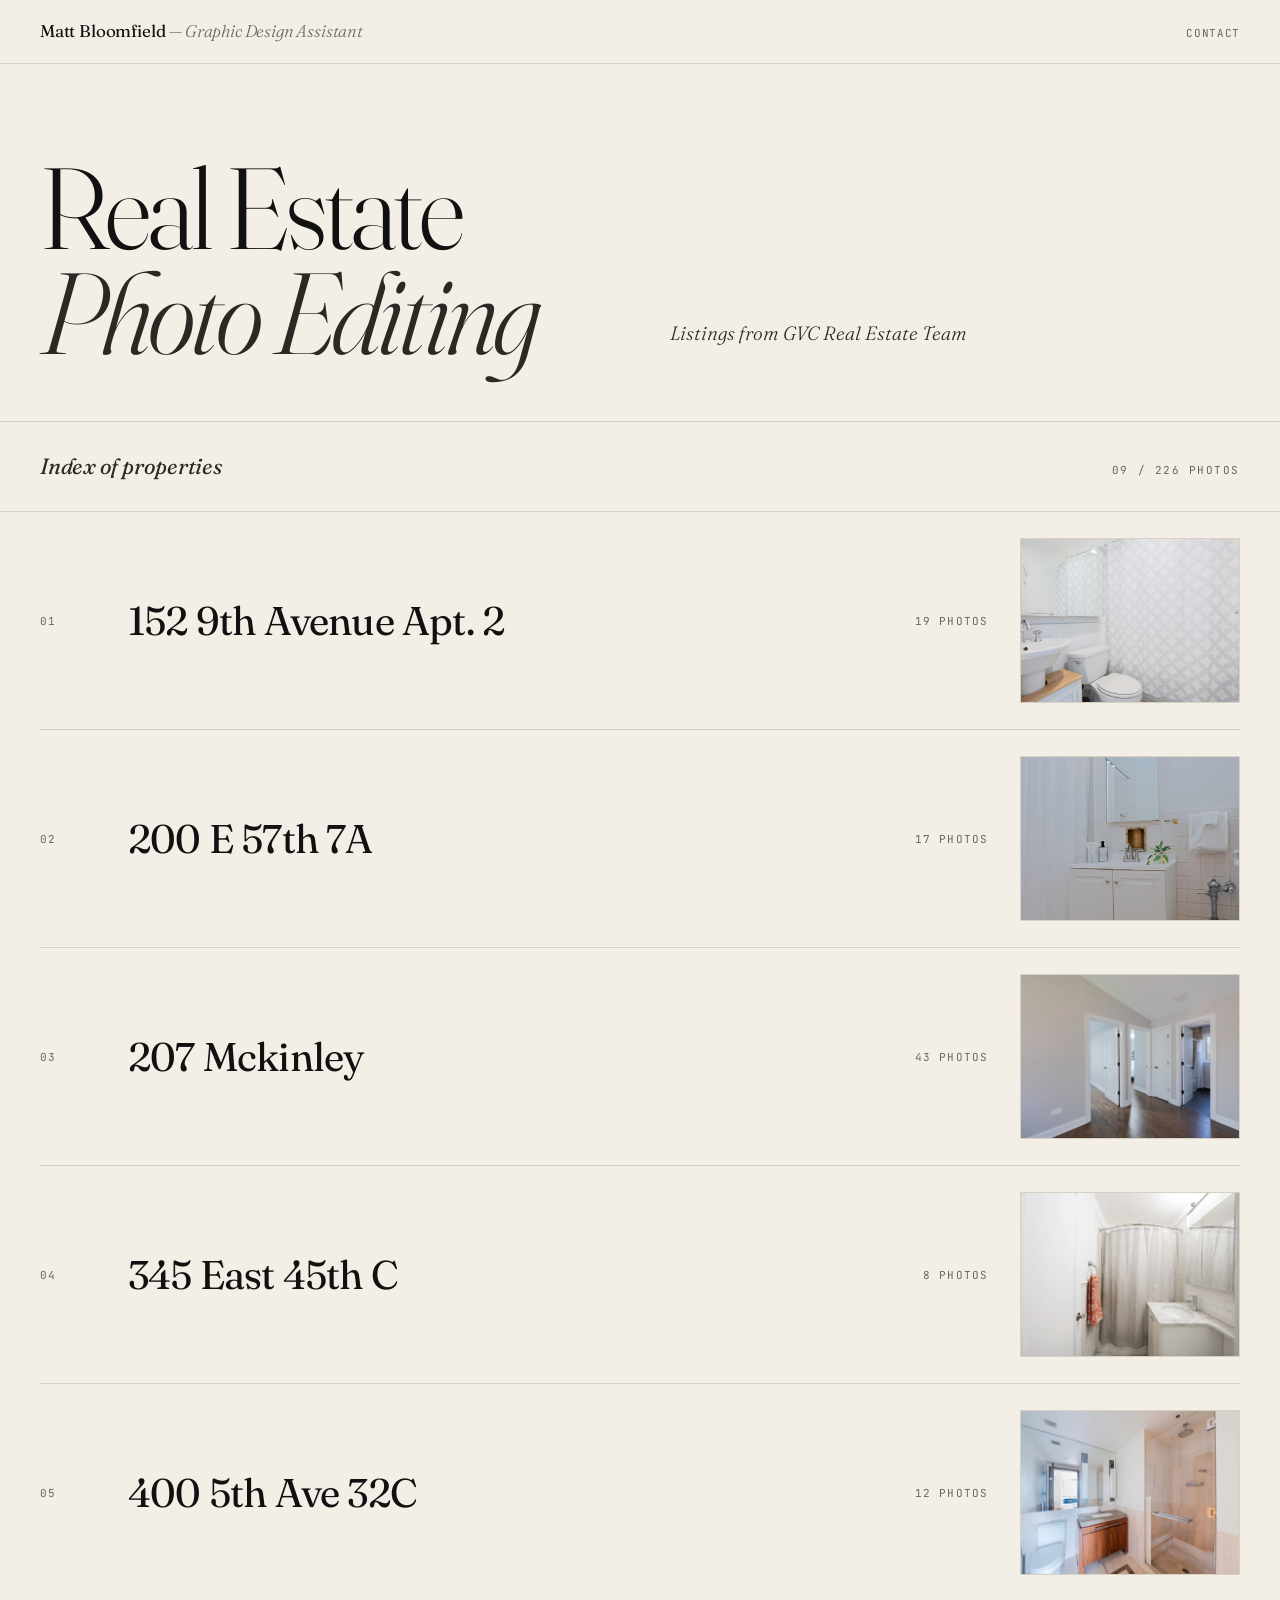
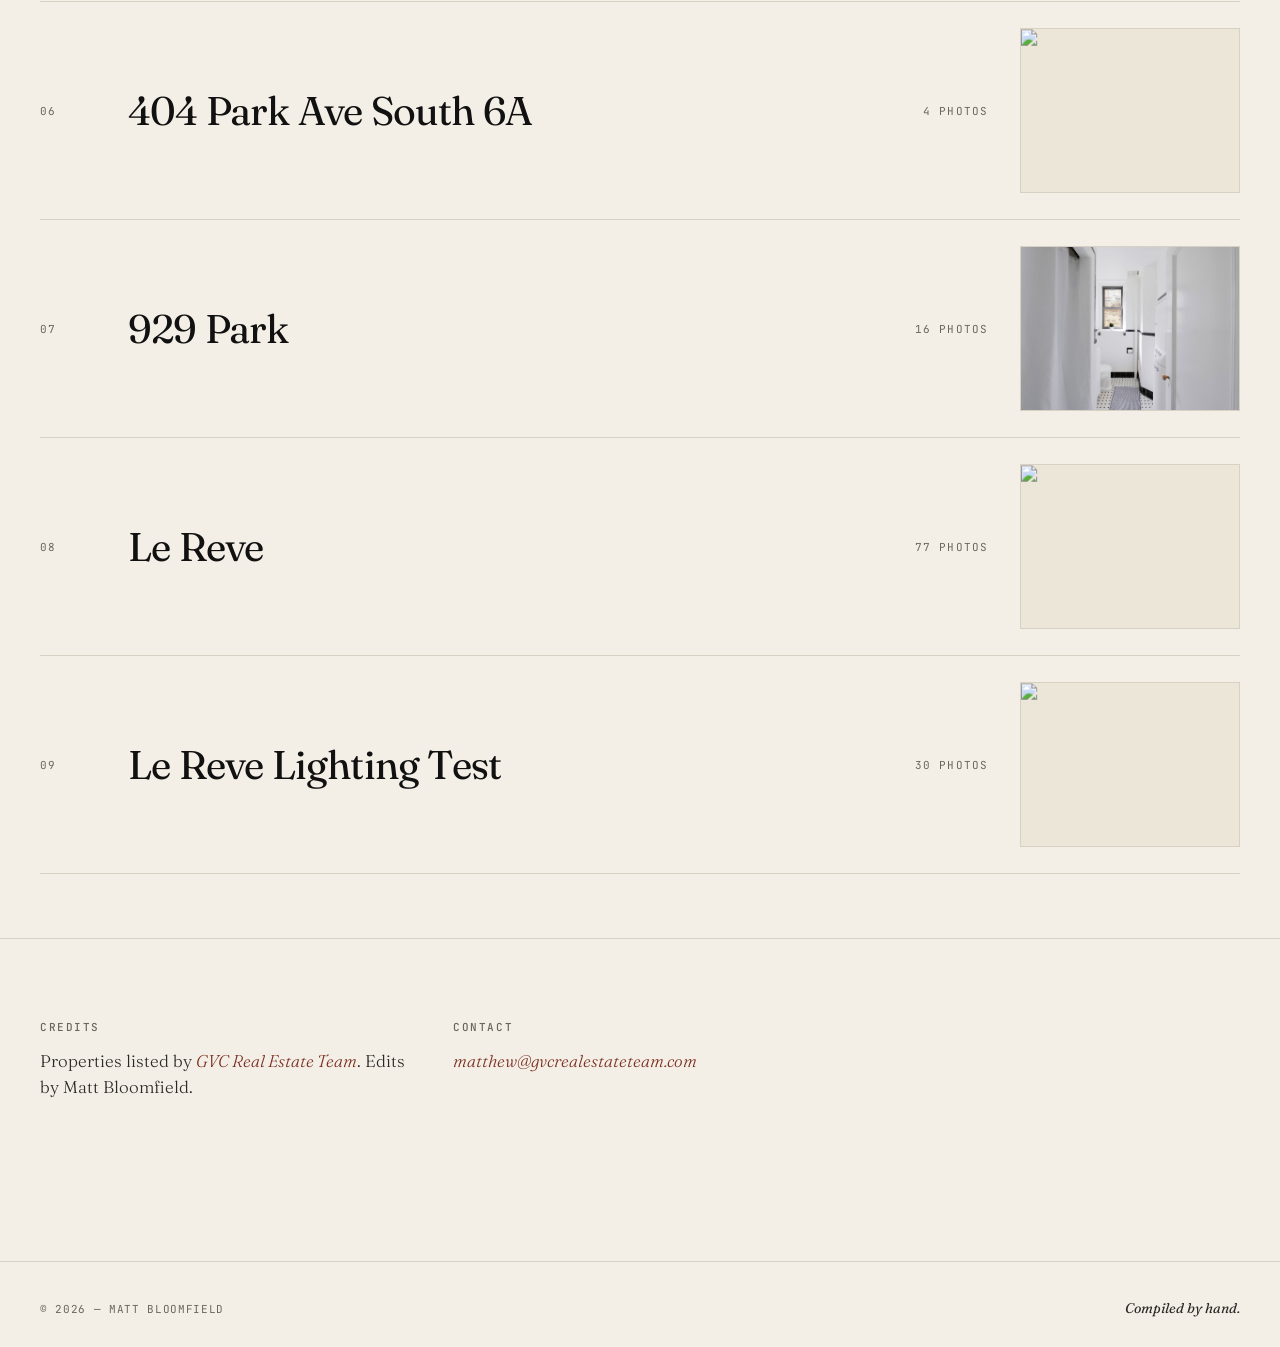
==== commit 19c5a7c2: "Updates" ====
--- a/index.html
+++ b/index.html
@@ -219,7 +219,7 @@
 </style>
 </head>
 <body>
-<script>window.__PROPS__ = [{"slug": "152-9th-avenue-apt-2", "name": "152 9th Avenue Apt. 2", "cover": "./152%209th%20Avenue%20Apt.%202/Edited/Bathroom-Edit.jpg", "count": 19}, {"slug": "200-e-57th-7a", "name": "200 E 57th 7A", "cover": "./200%20E%2057th%207A/Edited/bathroom%20.jpg", "count": 17}, {"slug": "207-mckinley", "name": "207 Mckinley", "cover": "./207%20Mckinley/Edited/Bedrooms.jpg", "count": 43}, {"slug": "345-east-45th-c", "name": "345 East 45th C", "cover": "./345%20East%2045th%20C/Edited/Bathroom.jpg", "count": 8}, {"slug": "400-5th-ave-32c", "name": "400 5th Ave 32C", "cover": "./400%205th%20Ave%2032C/Edited/Bathroom-Edit.jpg", "count": 12}, {"slug": "404-park-ave-south-6a", "name": "404 Park Ave South 6A", "cover": "./404%20Park%20Ave%20South%206A/Edited/Photo-18.jpg", "count": 4}, {"slug": "929-park", "name": "929 Park", "cover": "./929%20Park/Edited/Bathroom%201_.jpg", "count": 16}, {"slug": "le-reve", "name": "Le Reve", "cover": "./Le%20Reve/Edited/Photo-1.jpg", "count": 77}, {"slug": "le-reve-lighting-test", "name": "Le Reve Lighting Test", "cover": "./Le%20Reve%20Lighting%20Test/Edited/Photo-11.png", "count": 27}];</script>
+<script>window.__PROPS__ = [{"slug": "152-9th-avenue-apt-2", "name": "152 9th Avenue Apt. 2", "cover": "./152%209th%20Avenue%20Apt.%202/Edited/Bathroom-Edit.jpg", "count": 19}, {"slug": "200-e-57th-7a", "name": "200 E 57th 7A", "cover": "./200%20E%2057th%207A/Edited/bathroom%20.jpg", "count": 17}, {"slug": "207-mckinley", "name": "207 Mckinley", "cover": "./207%20Mckinley/Edited/Bedrooms.jpg", "count": 43}, {"slug": "345-east-45th-c", "name": "345 East 45th C", "cover": "./345%20East%2045th%20C/Edited/Bathroom.jpg", "count": 8}, {"slug": "400-5th-ave-32c", "name": "400 5th Ave 32C", "cover": "./400%205th%20Ave%2032C/Edited/Bathroom-Edit.jpg", "count": 12}, {"slug": "404-park-ave-south-6a", "name": "404 Park Ave South 6A", "cover": "./404%20Park%20Ave%20South%206A/Edited/Photo-18.jpg", "count": 4}, {"slug": "929-park", "name": "929 Park", "cover": "./929%20Park/Edited/Bathroom%201_.jpg", "count": 16}, {"slug": "le-reve", "name": "Le Reve", "cover": "./Le%20Reve/Edited/Photo-1.jpg", "count": 77}, {"slug": "le-reve-lighting-test", "name": "Le Reve Lighting Test", "cover": "./Le%20Reve%20Lighting%20Test/Edited/Photo-11.png", "count": 30}];</script>
 <header class="masthead">
   <div class="mast-left">Matt Bloomfield <em>— Graphic Design Assistant</em></div>
   <div class="mast-right">
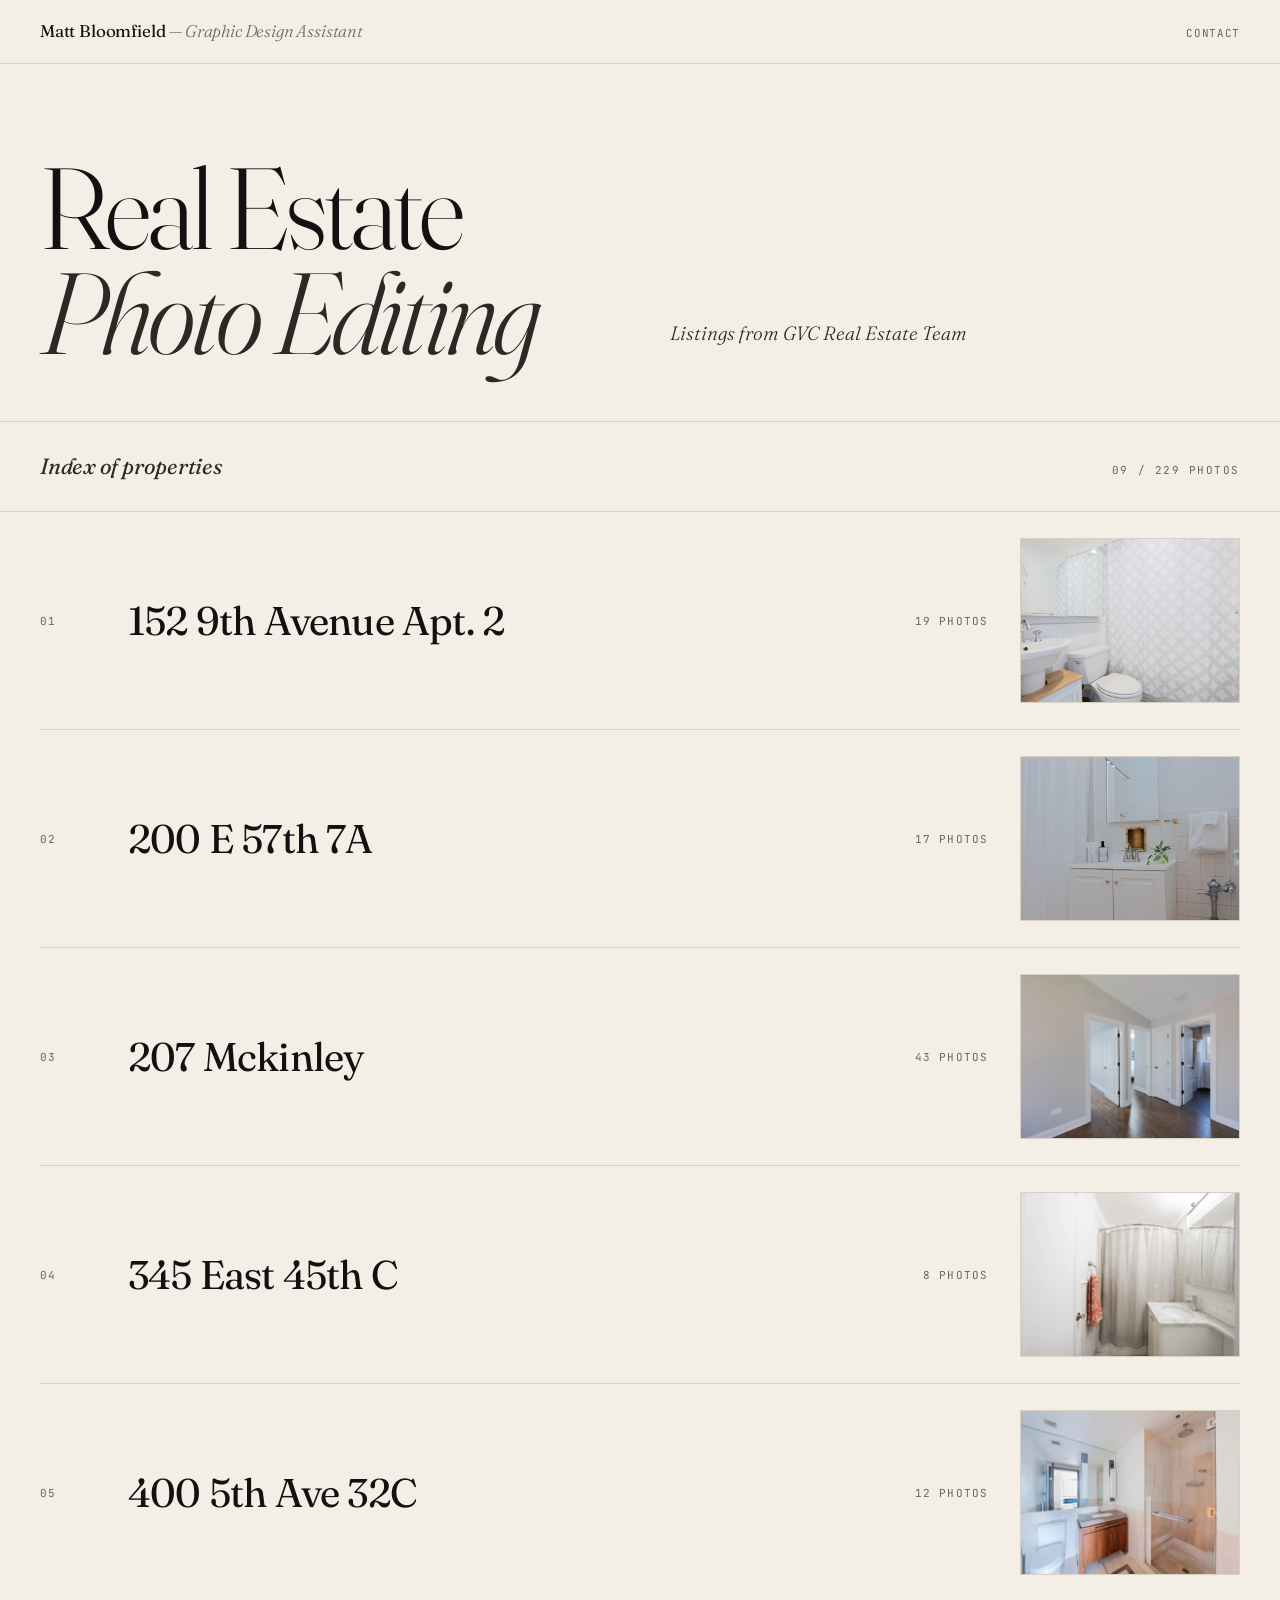
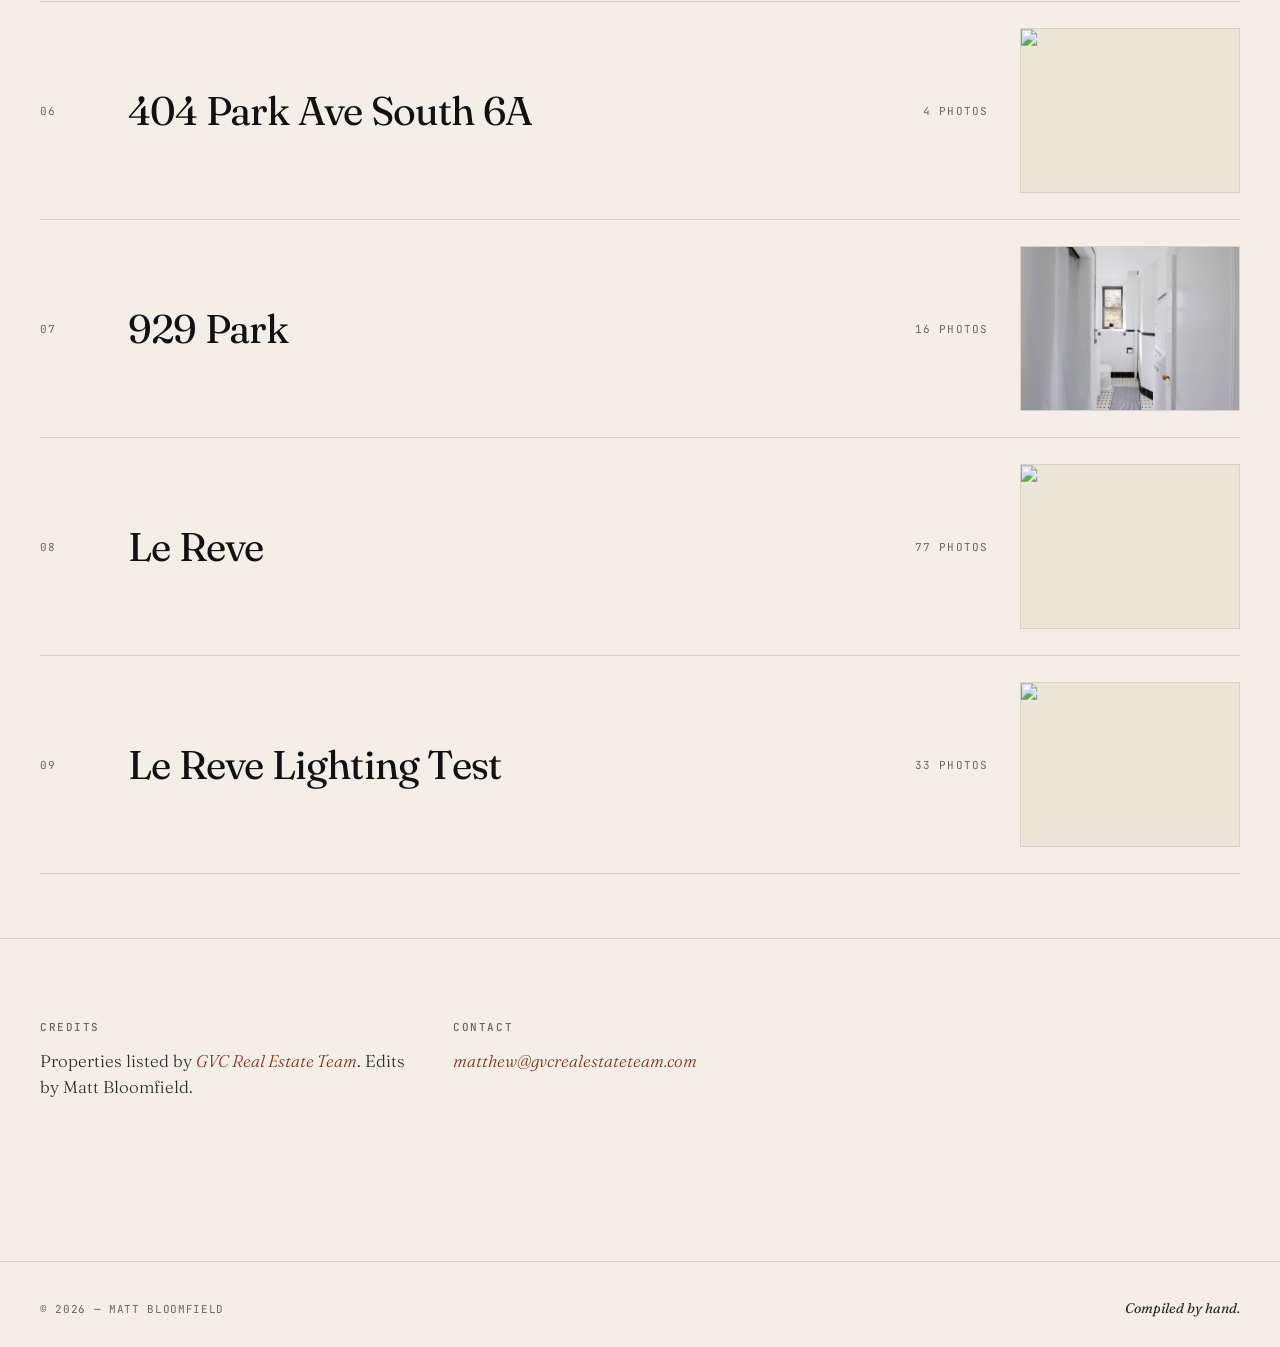
==== commit 31e172d3: "Add photos" ====
--- a/index.html
+++ b/index.html
@@ -219,7 +219,7 @@
 </style>
 </head>
 <body>
-<script>window.__PROPS__ = [{"slug": "152-9th-avenue-apt-2", "name": "152 9th Avenue Apt. 2", "cover": "./152%209th%20Avenue%20Apt.%202/Edited/Bathroom-Edit.jpg", "count": 19}, {"slug": "200-e-57th-7a", "name": "200 E 57th 7A", "cover": "./200%20E%2057th%207A/Edited/bathroom%20.jpg", "count": 17}, {"slug": "207-mckinley", "name": "207 Mckinley", "cover": "./207%20Mckinley/Edited/Bedrooms.jpg", "count": 43}, {"slug": "345-east-45th-c", "name": "345 East 45th C", "cover": "./345%20East%2045th%20C/Edited/Bathroom.jpg", "count": 8}, {"slug": "400-5th-ave-32c", "name": "400 5th Ave 32C", "cover": "./400%205th%20Ave%2032C/Edited/Bathroom-Edit.jpg", "count": 12}, {"slug": "404-park-ave-south-6a", "name": "404 Park Ave South 6A", "cover": "./404%20Park%20Ave%20South%206A/Edited/Photo-18.jpg", "count": 4}, {"slug": "929-park", "name": "929 Park", "cover": "./929%20Park/Edited/Bathroom%201_.jpg", "count": 16}, {"slug": "le-reve", "name": "Le Reve", "cover": "./Le%20Reve/Edited/Photo-1.jpg", "count": 77}, {"slug": "le-reve-lighting-test", "name": "Le Reve Lighting Test", "cover": "./Le%20Reve%20Lighting%20Test/Edited/Photo-11.png", "count": 30}];</script>
+<script>window.__PROPS__ = [{"slug": "152-9th-avenue-apt-2", "name": "152 9th Avenue Apt. 2", "cover": "./152%209th%20Avenue%20Apt.%202/Edited/Bathroom-Edit.jpg", "count": 19}, {"slug": "200-e-57th-7a", "name": "200 E 57th 7A", "cover": "./200%20E%2057th%207A/Edited/bathroom%20.jpg", "count": 17}, {"slug": "207-mckinley", "name": "207 Mckinley", "cover": "./207%20Mckinley/Edited/Bedrooms.jpg", "count": 43}, {"slug": "345-east-45th-c", "name": "345 East 45th C", "cover": "./345%20East%2045th%20C/Edited/Bathroom.jpg", "count": 8}, {"slug": "400-5th-ave-32c", "name": "400 5th Ave 32C", "cover": "./400%205th%20Ave%2032C/Edited/Bathroom-Edit.jpg", "count": 12}, {"slug": "404-park-ave-south-6a", "name": "404 Park Ave South 6A", "cover": "./404%20Park%20Ave%20South%206A/Edited/Photo-18.jpg", "count": 4}, {"slug": "929-park", "name": "929 Park", "cover": "./929%20Park/Edited/Bathroom%201_.jpg", "count": 16}, {"slug": "le-reve", "name": "Le Reve", "cover": "./Le%20Reve/Edited/Photo-1.jpg", "count": 77}, {"slug": "le-reve-lighting-test", "name": "Le Reve Lighting Test", "cover": "./Le%20Reve%20Lighting%20Test/Edited/Photo-11.png", "count": 33}];</script>
 <header class="masthead">
   <div class="mast-left">Matt Bloomfield <em>— Graphic Design Assistant</em></div>
   <div class="mast-right">
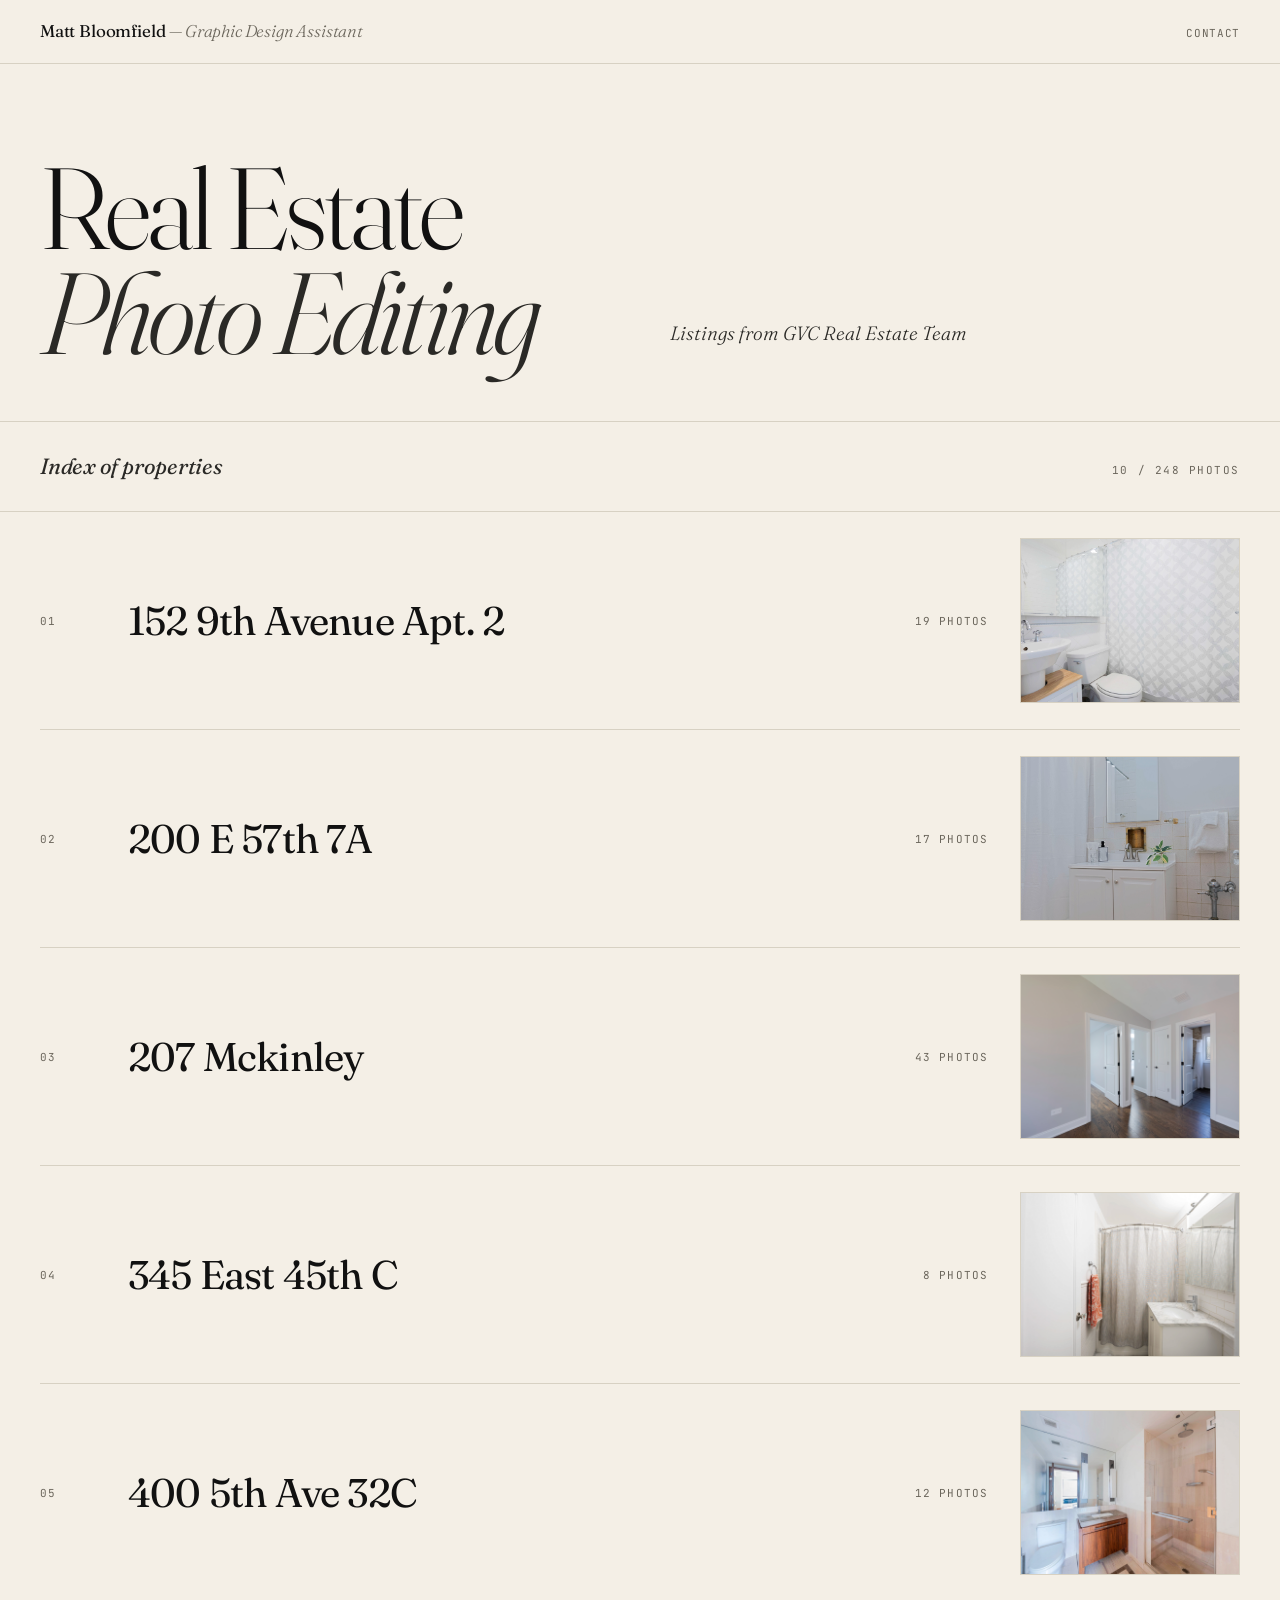
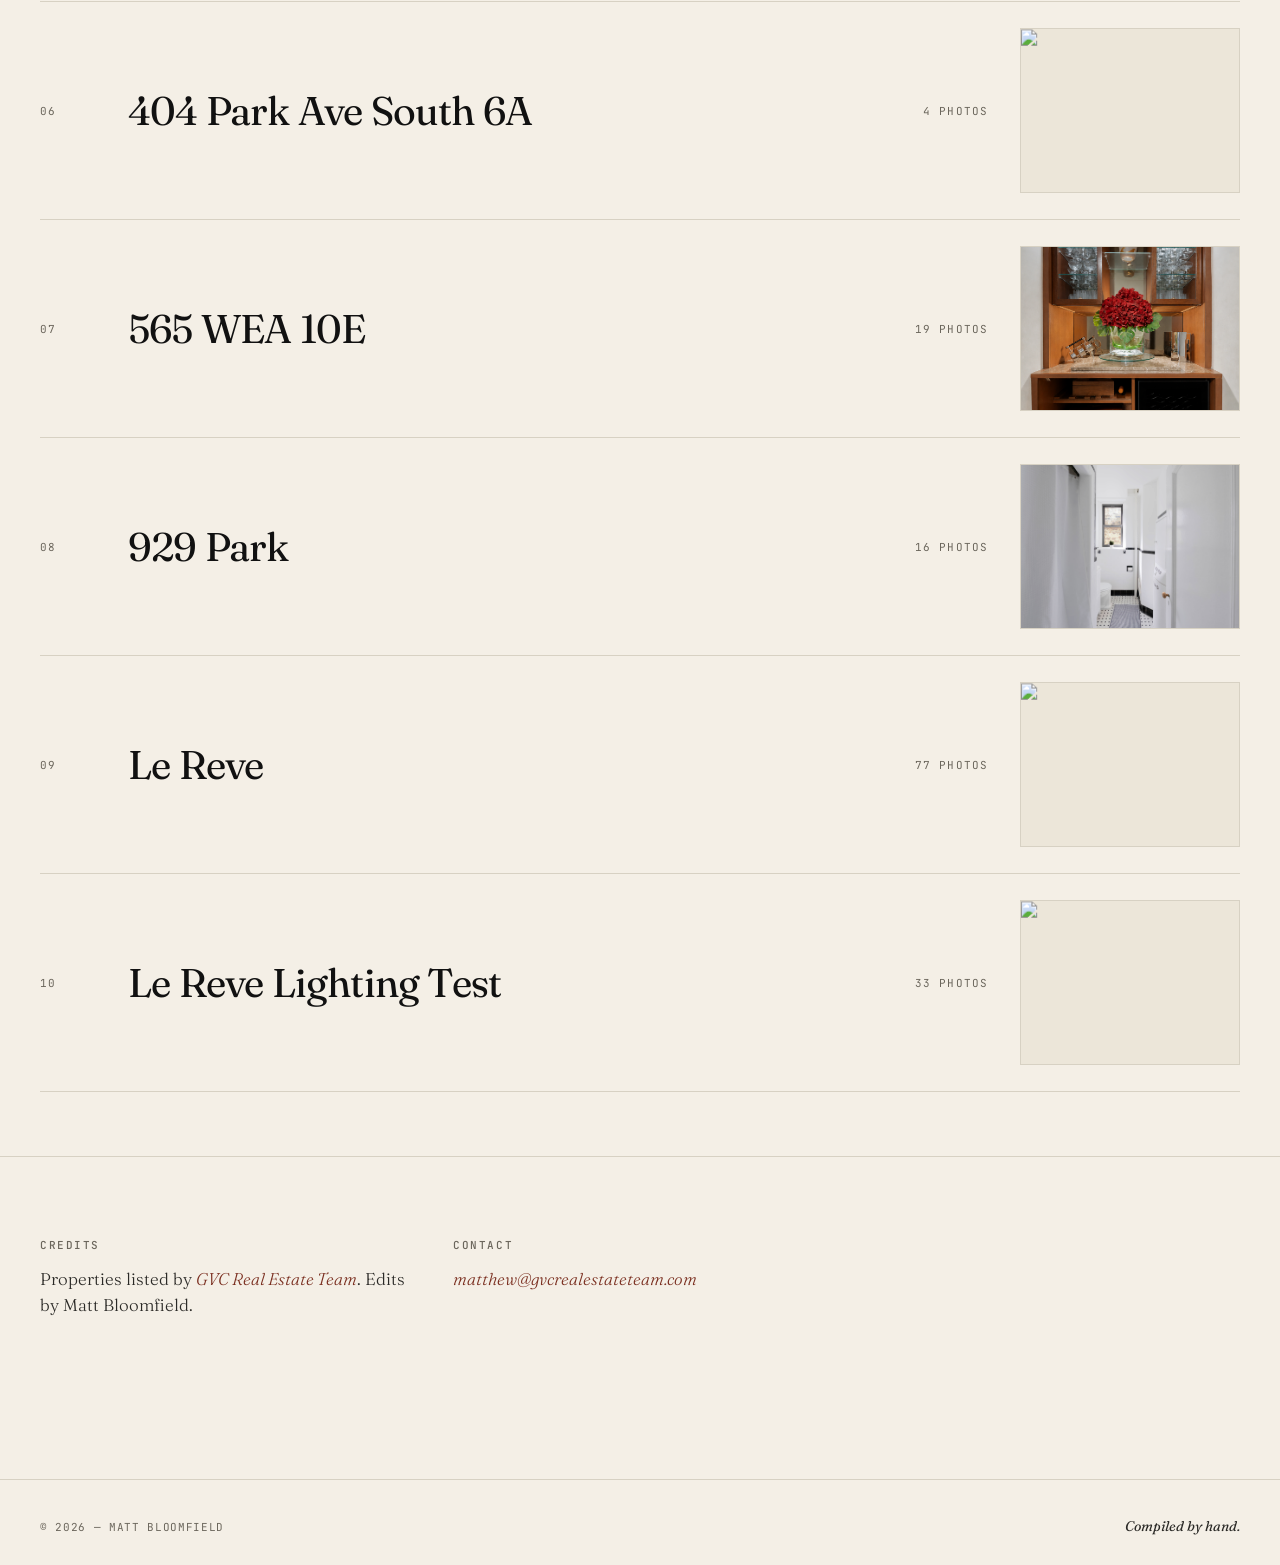
==== commit 8552eb3e: "Add photos" ====
--- a/index.html
+++ b/index.html
@@ -219,7 +219,7 @@
 </style>
 </head>
 <body>
-<script>window.__PROPS__ = [{"slug": "152-9th-avenue-apt-2", "name": "152 9th Avenue Apt. 2", "cover": "./152%209th%20Avenue%20Apt.%202/Edited/Bathroom-Edit.jpg", "count": 19}, {"slug": "200-e-57th-7a", "name": "200 E 57th 7A", "cover": "./200%20E%2057th%207A/Edited/bathroom%20.jpg", "count": 17}, {"slug": "207-mckinley", "name": "207 Mckinley", "cover": "./207%20Mckinley/Edited/Bedrooms.jpg", "count": 43}, {"slug": "345-east-45th-c", "name": "345 East 45th C", "cover": "./345%20East%2045th%20C/Edited/Bathroom.jpg", "count": 8}, {"slug": "400-5th-ave-32c", "name": "400 5th Ave 32C", "cover": "./400%205th%20Ave%2032C/Edited/Bathroom-Edit.jpg", "count": 12}, {"slug": "404-park-ave-south-6a", "name": "404 Park Ave South 6A", "cover": "./404%20Park%20Ave%20South%206A/Edited/Photo-18.jpg", "count": 4}, {"slug": "929-park", "name": "929 Park", "cover": "./929%20Park/Edited/Bathroom%201_.jpg", "count": 16}, {"slug": "le-reve", "name": "Le Reve", "cover": "./Le%20Reve/Edited/Photo-1.jpg", "count": 77}, {"slug": "le-reve-lighting-test", "name": "Le Reve Lighting Test", "cover": "./Le%20Reve%20Lighting%20Test/Edited/Photo-11.png", "count": 33}];</script>
+<script>window.__PROPS__ = [{"slug": "152-9th-avenue-apt-2", "name": "152 9th Avenue Apt. 2", "cover": "./152%209th%20Avenue%20Apt.%202/Edited/Bathroom-Edit.jpg", "count": 19}, {"slug": "200-e-57th-7a", "name": "200 E 57th 7A", "cover": "./200%20E%2057th%207A/Edited/bathroom%20.jpg", "count": 17}, {"slug": "207-mckinley", "name": "207 Mckinley", "cover": "./207%20Mckinley/Edited/Bedrooms.jpg", "count": 43}, {"slug": "345-east-45th-c", "name": "345 East 45th C", "cover": "./345%20East%2045th%20C/Edited/Bathroom.jpg", "count": 8}, {"slug": "400-5th-ave-32c", "name": "400 5th Ave 32C", "cover": "./400%205th%20Ave%2032C/Edited/Bathroom-Edit.jpg", "count": 12}, {"slug": "404-park-ave-south-6a", "name": "404 Park Ave South 6A", "cover": "./404%20Park%20Ave%20South%206A/Edited/Photo-18.jpg", "count": 4}, {"slug": "565-wea-10e", "name": "565 WEA 10E", "cover": "./565%20WEA%2010E/Edited/Bar.png", "count": 19}, {"slug": "929-park", "name": "929 Park", "cover": "./929%20Park/Edited/Bathroom%201_.jpg", "count": 16}, {"slug": "le-reve", "name": "Le Reve", "cover": "./Le%20Reve/Edited/Photo-1.jpg", "count": 77}, {"slug": "le-reve-lighting-test", "name": "Le Reve Lighting Test", "cover": "./Le%20Reve%20Lighting%20Test/Edited/Photo-11.png", "count": 33}];</script>
 <header class="masthead">
   <div class="mast-left">Matt Bloomfield <em>— Graphic Design Assistant</em></div>
   <div class="mast-right">
